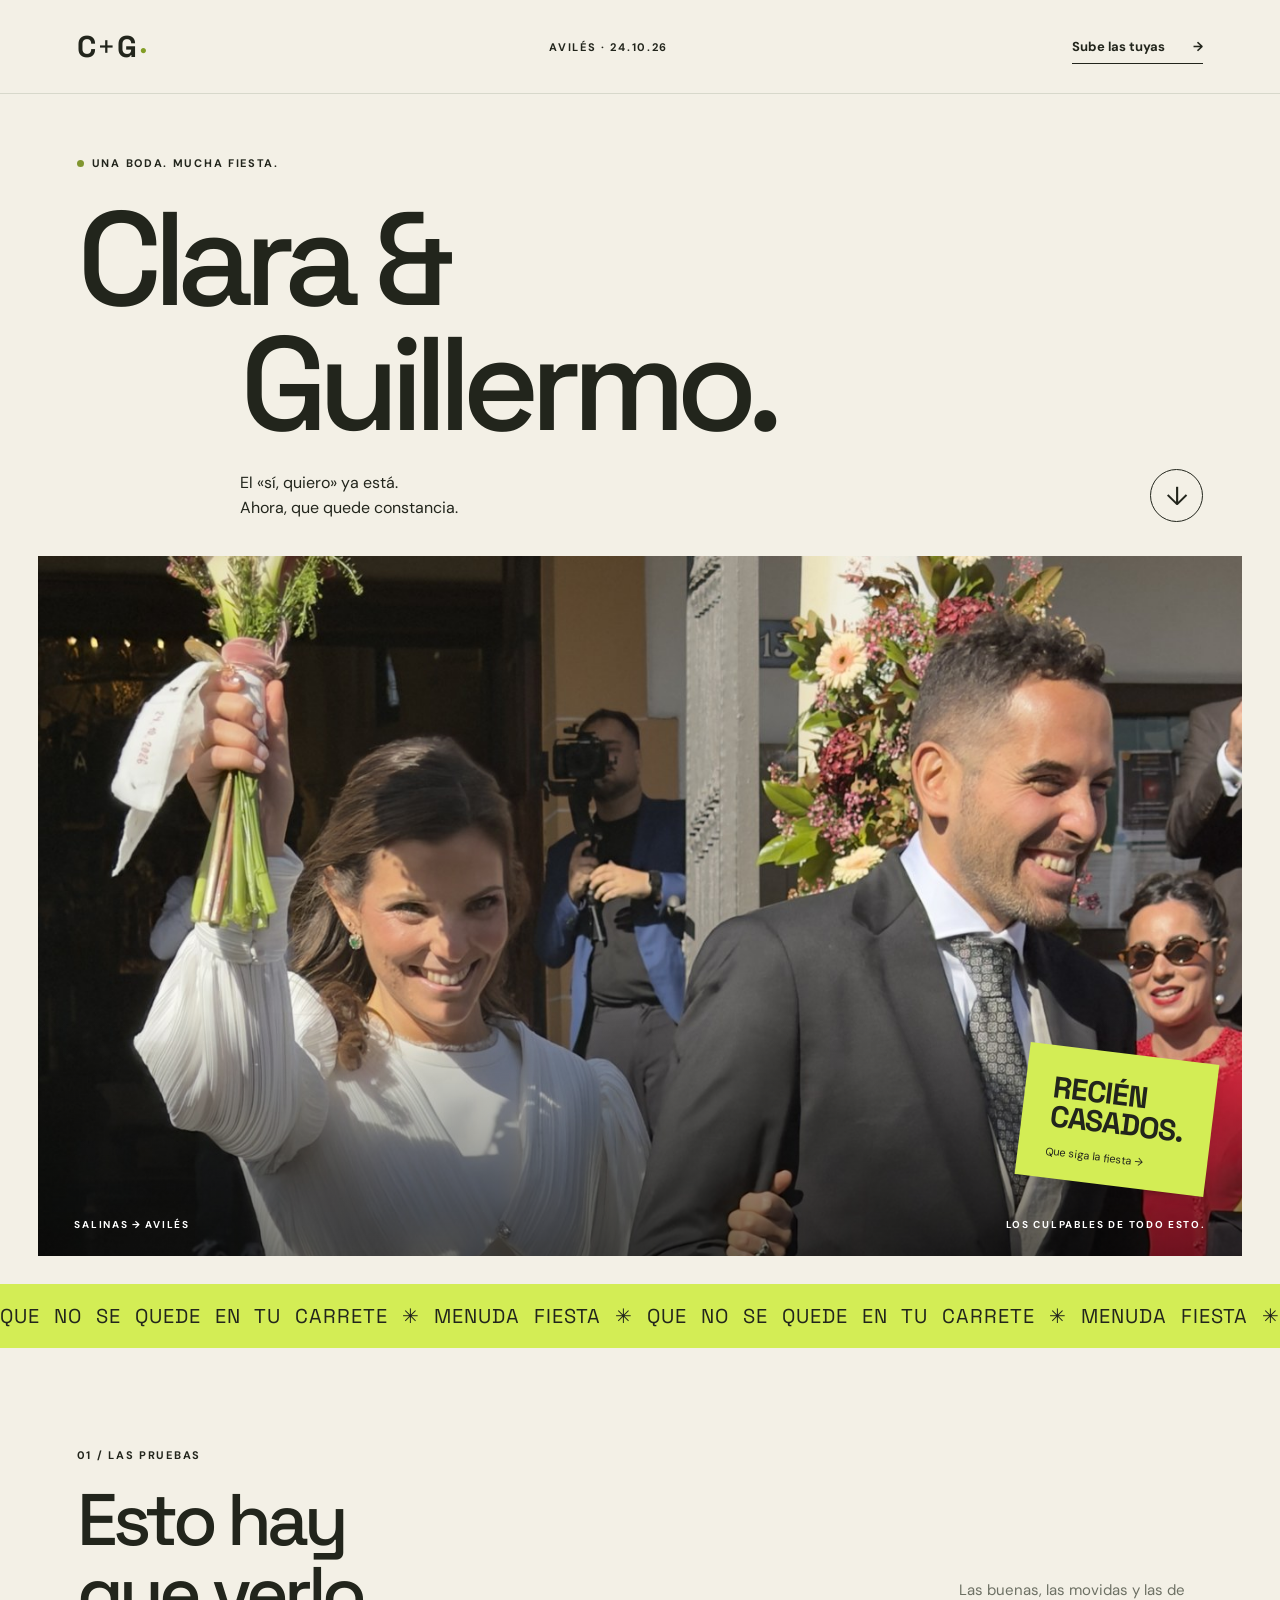
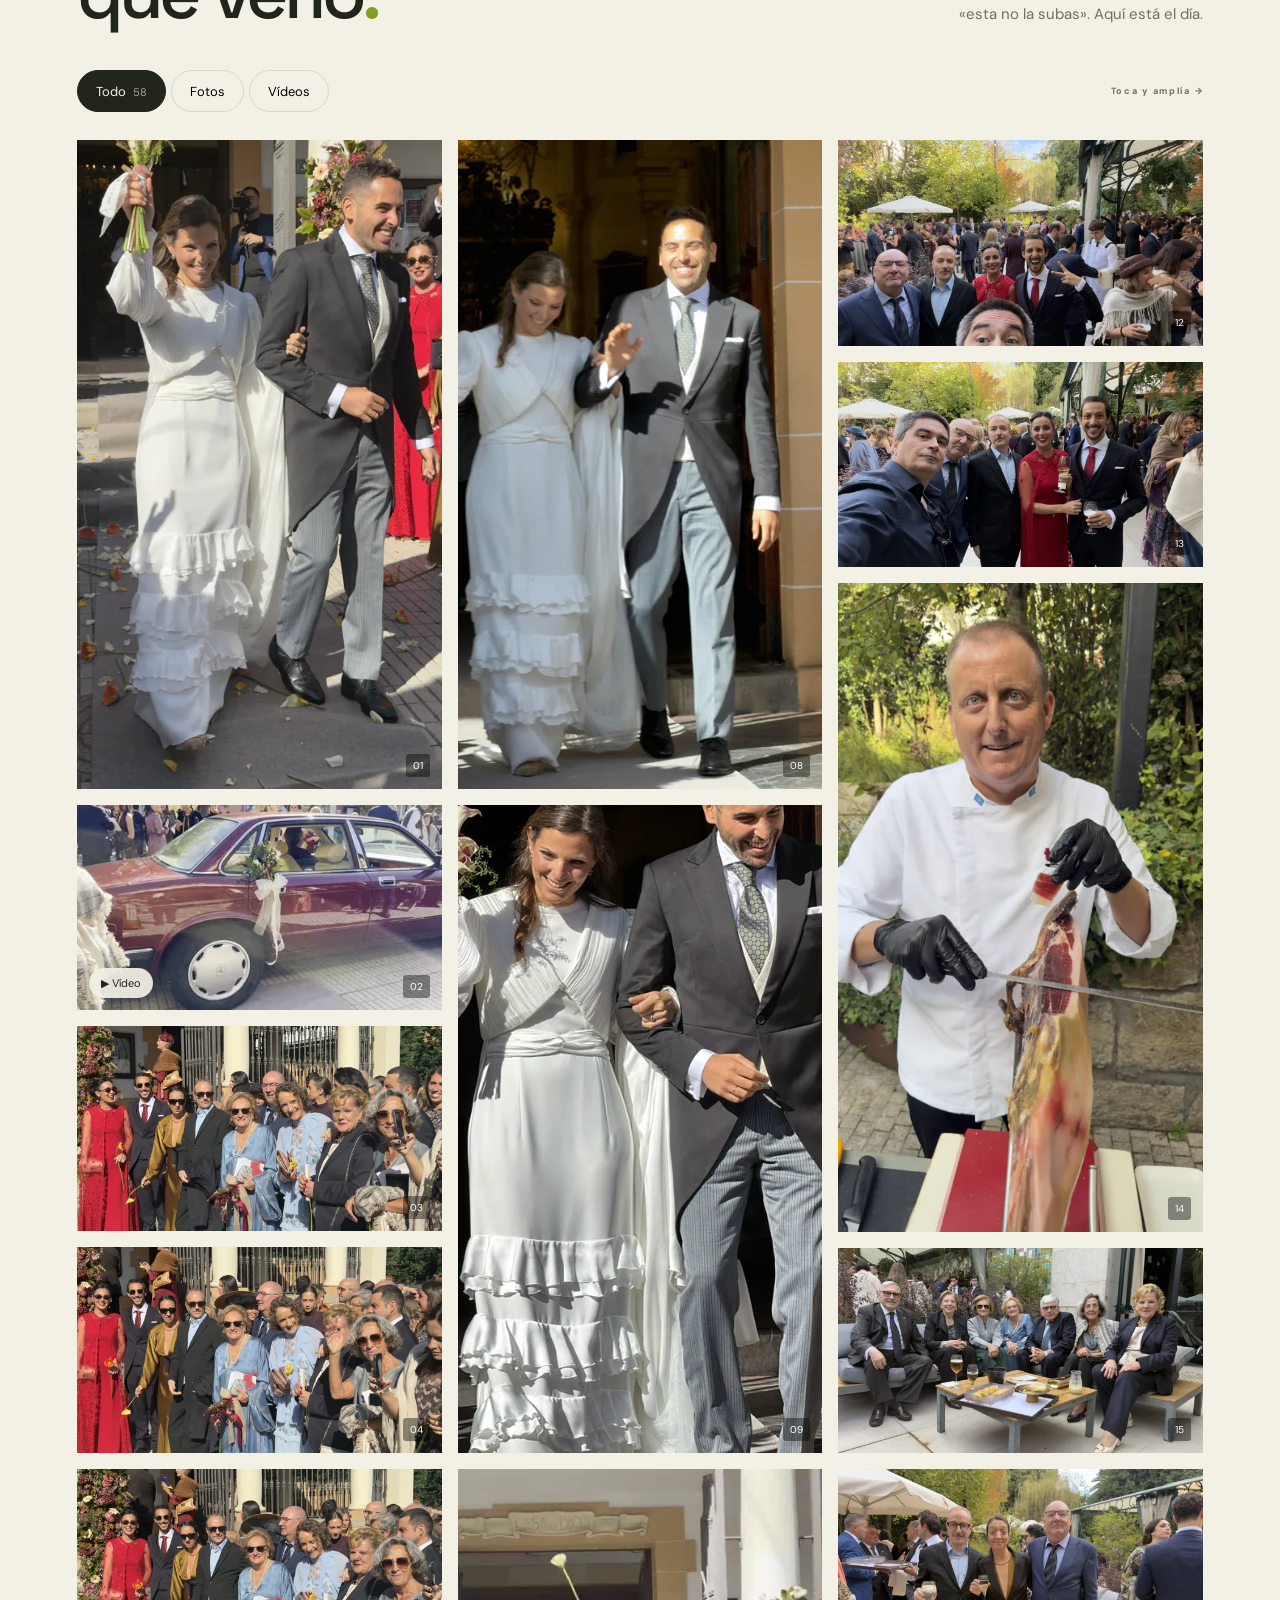
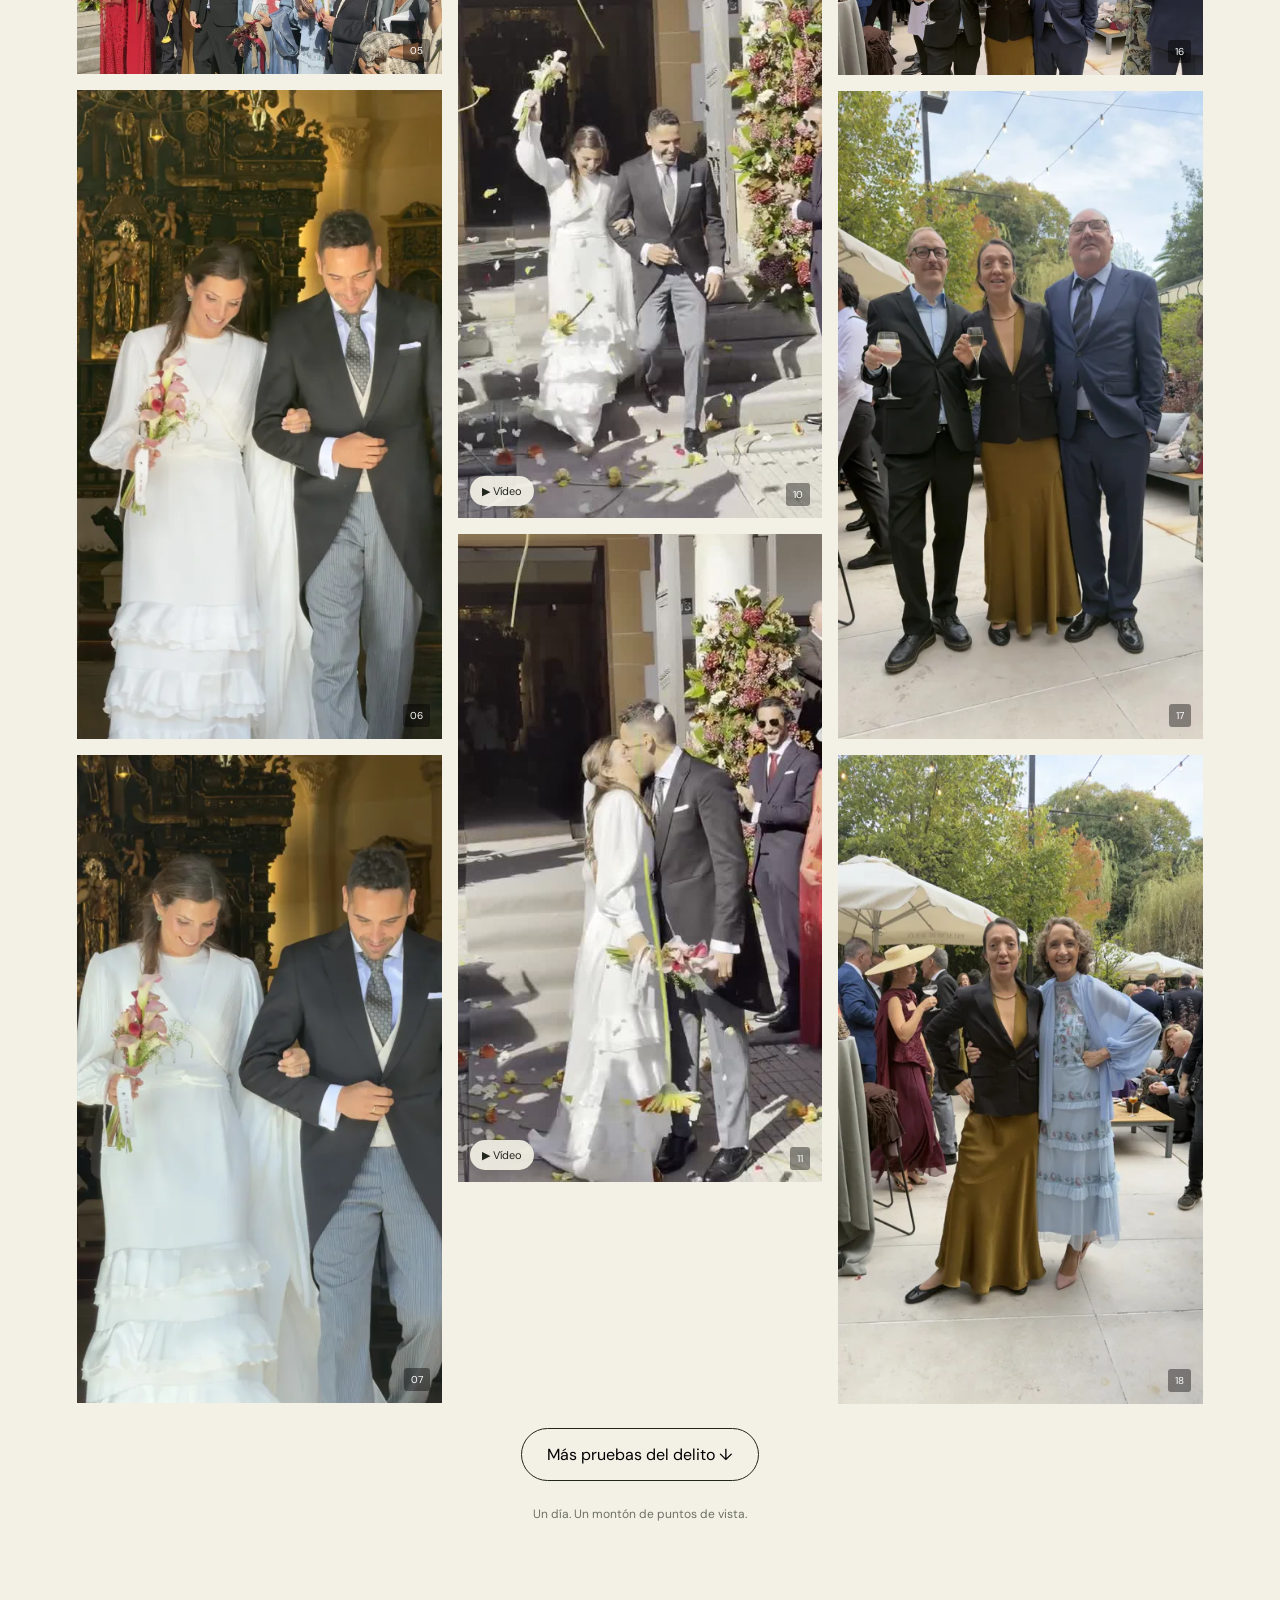
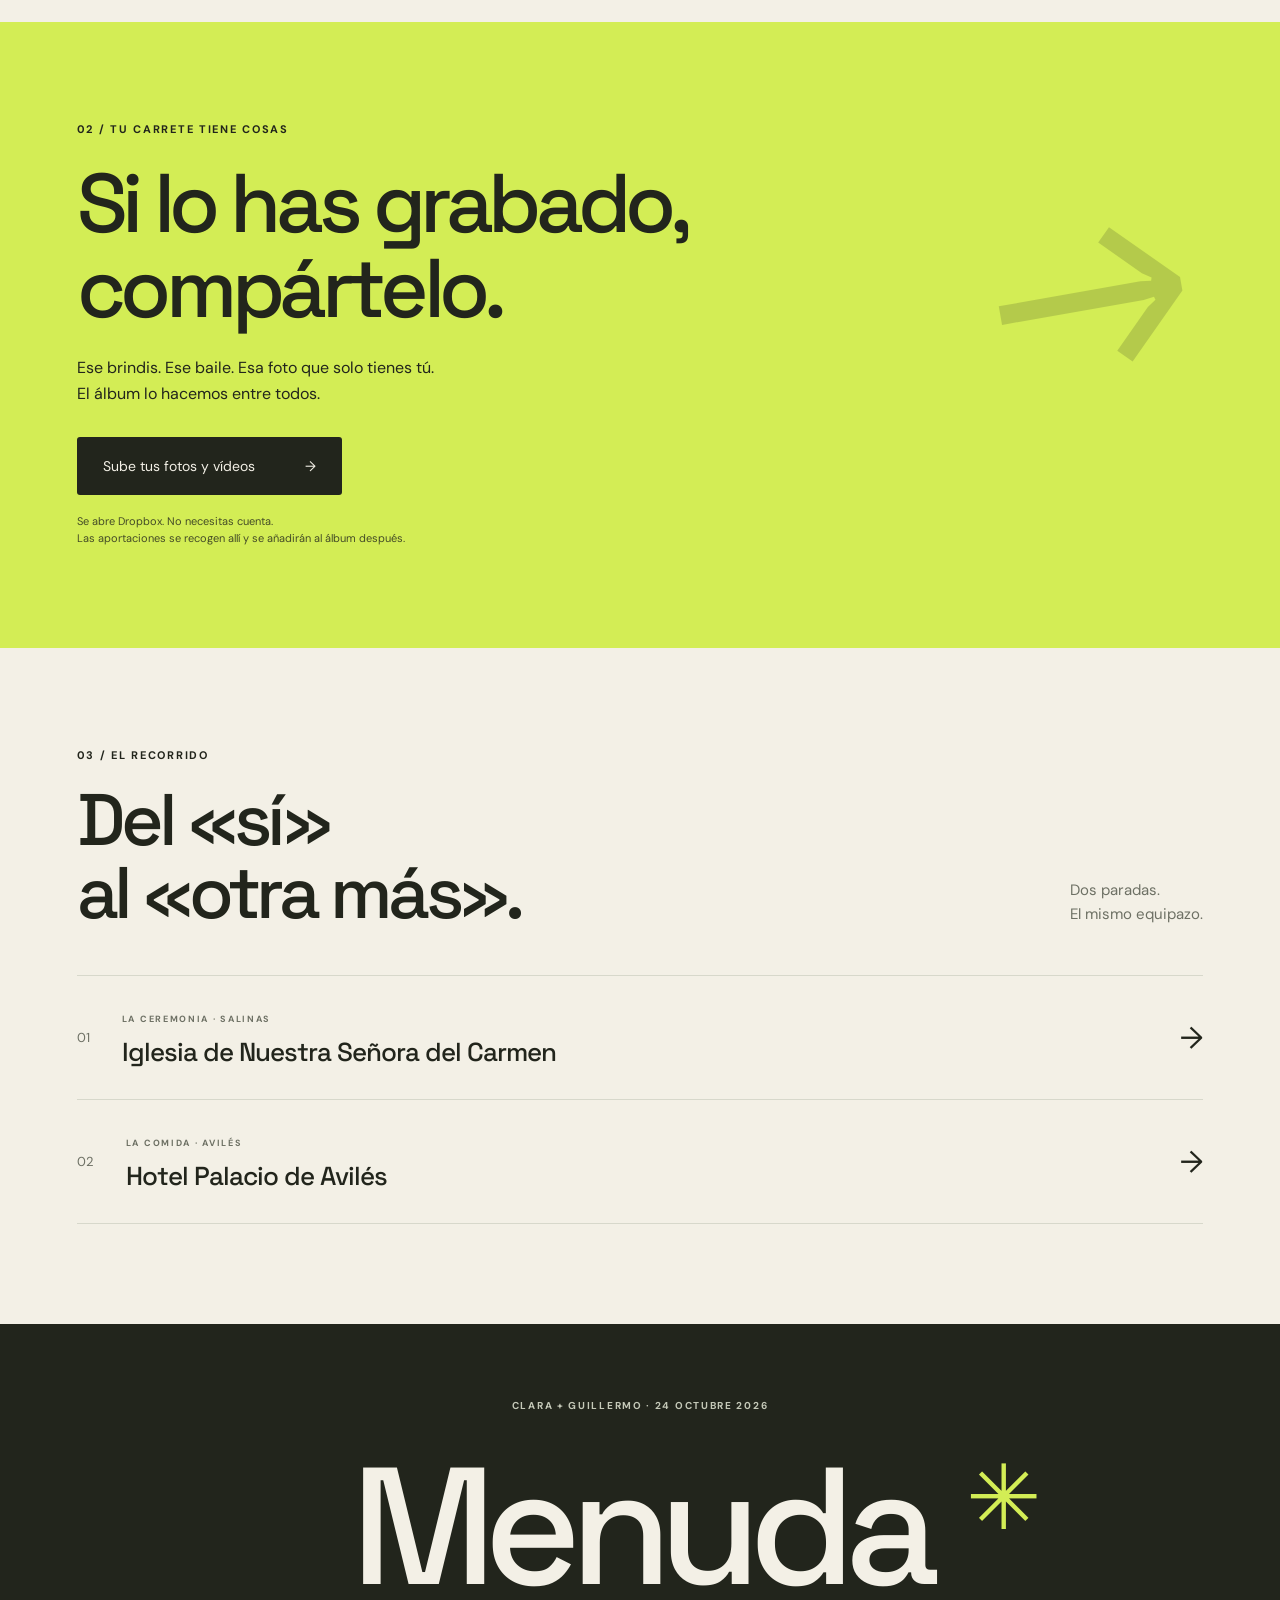
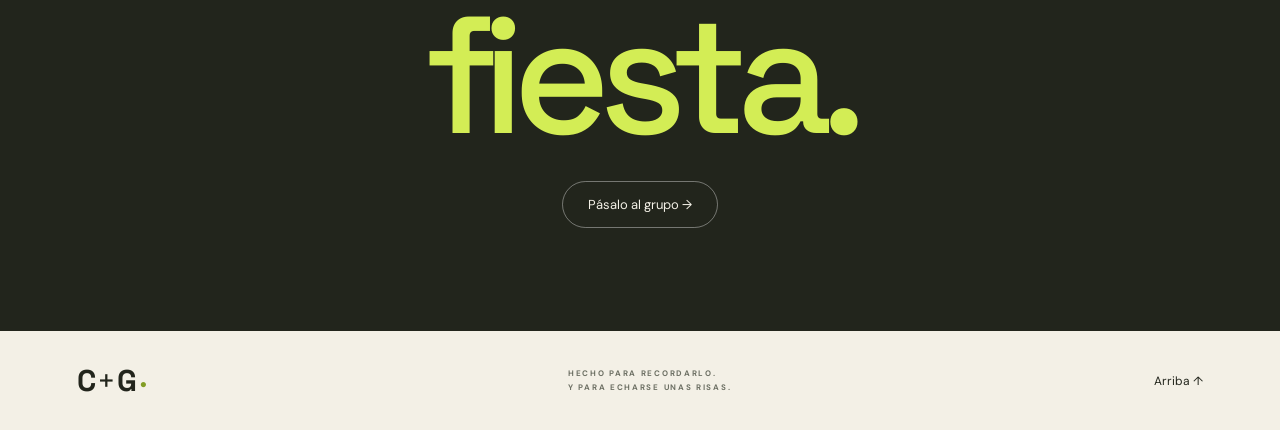
==== index.html @ 4dc6127d "Publicar web de Clara y Guillermo con fotos y vídeos" ====
<!doctype html>
<html lang="es"><head><meta charset="utf-8"><meta name="viewport" content="width=device-width,initial-scale=1"><meta name="theme-color" content="#f3f0e6"><title>Clara y Guillermo · Menuda fiesta</title><meta name="description" content="El álbum de una buena fiesta. Clara y Guillermo, Avilés, 24 de octubre de 2026. Fotos, vídeos y tus mejores pruebas."><link rel="stylesheet" href="style.css"></head>
<body>
<header class="top"><a class="brand" href="#" aria-label="Clara y Guillermo, inicio">C<span>+</span>G<span class="dot">●</span></a><span class="date">AVILÉS · 24.10.26</span><a class="top-upload" href="https://www.dropbox.com/request/bnt03200um6oesesigzk" target="_blank" rel="noopener">Sube las tuyas <span>→</span></a></header>
<main>
<section class="intro"><div class="eyebrow"><span class="live-dot"></span> UNA BODA. MUCHA FIESTA.</div><h1>Clara &amp;<br><span>Guillermo.</span></h1><div class="intro-bottom"><p>El «sí, quiero» ya está.<br>Ahora, que quede constancia.</p><a class="round-link" href="#album" aria-label="Ver el álbum">↓</a></div></section>
<section class="hero" aria-label="Los protagonistas"><img id="hero-image" src="assets/hero.jpg" alt="Clara y Guillermo a la salida de la iglesia" fetchpriority="high"><div class="hero-shade"></div><div class="sticker">RECIÉN<br>CASADOS.<span>Que siga la fiesta →</span></div><div class="hero-caption"><span>SALINAS → AVILÉS</span><span>LOS CULPABLES DE TODO ESTO.</span></div></section>
<div class="ticker" aria-hidden="true"><div>QUE NO SE QUEDE EN TU CARRETE ✳ MENUDa FIESTA ✳ QUE NO SE QUEDE EN TU CARRETE ✳ MENUDA FIESTA ✳ </div></div>
<section class="album section" id="album"><div class="section-heading"><div><div class="eyebrow">01 / LAS PRUEBAS</div><h2>Esto hay<br>que verlo<span class="green">.</span></h2></div><p>Las buenas, las movidas y las de<br>«esta no la subas». Aquí está el día.</p></div><div class="gallery-bar"><div class="filters" role="group" aria-label="Filtrar el álbum"><button class="active" data-filter="all" aria-pressed="true">Todo <span id="all-count"></span></button><button data-filter="photo" aria-pressed="false">Fotos</button><button data-filter="video" aria-pressed="false">Vídeos</button></div><span class="gallery-hint">Toca y amplía →</span></div><div id="gallery" class="gallery"></div><button id="load-more" class="load-more" hidden>Más pruebas del delito ↓</button><div class="album-foot">Un día. Un montón de puntos de vista.</div></section>
<section class="contribute section" id="subir"><div class="upload-symbol" aria-hidden="true">→</div><div class="eyebrow">02 / TU CARRETE TIENE COSAS</div><h2>Si lo has grabado,<br><em>compártelo.</em></h2><p>Ese brindis. Ese baile. Esa foto que solo tienes tú.<br>El álbum lo hacemos entre todos.</p><a class="button dark" href="https://www.dropbox.com/request/bnt03200um6oesesigzk" target="_blank" rel="noopener">Sube tus fotos y vídeos <span>→</span></a><p class="fine">Se abre Dropbox. No necesitas cuenta.<br>Las aportaciones se recogen allí y se añadirán al álbum después.</p></section>
<section class="places section"><div class="section-heading"><div><div class="eyebrow">03 / EL RECORRIDO</div><h2>Del «sí»<br>al «otra más».</h2></div><p>Dos paradas.<br>El mismo equipazo.</p></div><div class="place-list"><a href="https://www.google.com/maps/search/?api=1&query=Iglesia+Nuestra+Se%C3%B1ora+del+Carmen+Salinas+Asturias" target="_blank" rel="noopener"><span class="place-n">01</span><div><small>LA CEREMONIA · SALINAS</small><h3>Iglesia de Nuestra Señora del Carmen</h3></div><span class="place-arrow">→</span></a><a href="https://www.google.com/maps/search/?api=1&query=Hotel+Palacio+de+Avil%C3%A9s" target="_blank" rel="noopener"><span class="place-n">02</span><div><small>LA COMIDA · AVILÉS</small><h3>Hotel Palacio de Avilés</h3></div><span class="place-arrow">→</span></a></div></section>
<section class="end"><span class="eyebrow">CLARA + GUILLERMO · 24 OCTUBRE 2026</span><p>Menuda<br><em>fiesta.</em><span>✳</span></p><button id="share">Pásalo al grupo →</button><div id="share-status" role="status"></div></section>
</main><footer><a class="brand" href="#">C<span>+</span>G<span class="dot">●</span></a><span>HECHO PARA RECORDARLO.<br>Y PARA ECHARSE UNAS RISAS.</span><a href="#">Arriba ↑</a></footer>
<a class="mobile-upload" href="https://www.dropbox.com/request/bnt03200um6oesesigzk" target="_blank" rel="noopener">Sube las tuyas →</a>
<dialog id="lightbox" aria-label="Visor del álbum"><button class="close" aria-label="Cerrar visor">×</button><div class="viewer"></div><div class="viewer-bar"><button id="prev" aria-label="Anterior">←</button><span id="position"></span><a id="download" download target="_blank" rel="noopener" aria-label="Abrir archivo">Abrir archivo →</a><button id="next" aria-label="Siguiente">→</button></div></dialog>
<script src="media.js"></script><script src="app.js"></script>
</body></html>
---- style.css ----
@import url('https://fonts.googleapis.com/css2?family=DM+Sans:wght@400;500;600;700&family=Space+Grotesk:wght@400;500;600;700&display=swap');
:root{--paper:#f3f0e6;--ink:#22251c;--lime:#d3ed55;--muted:#6d7064;--line:#d7d8cb}*{box-sizing:border-box}html{scroll-behavior:smooth;scroll-padding-top:22px}body{margin:0;background:var(--paper);color:var(--ink);font-family:'DM Sans',sans-serif}button,a{-webkit-tap-highlight-color:transparent}a{color:inherit;text-decoration:none}button{font:inherit;cursor:pointer}button:focus-visible,a:focus-visible{outline:3px solid #607817;outline-offset:5px}::selection{background:var(--lime)}.top{height:94px;max-width:1440px;margin:auto;padding:0 6%;display:flex;align-items:center;justify-content:space-between;border-bottom:1px solid var(--line)}.brand{font-family:'Space Grotesk',sans-serif;font-size:30px;letter-spacing:-2px;font-weight:700}.brand>span:first-child{font-weight:400;padding:0 3px}.dot{font-size:12px;color:#829d24;margin-left:5px;vertical-align:middle}.date,.eyebrow,.hero-caption,.place-list small,.gallery-hint,footer>span{font-size:11px;font-weight:700;letter-spacing:1.7px}.top-upload{font-size:13px;font-weight:700;border-bottom:1px solid;padding:8px 0}.top-upload span{padding-left:25px}.intro{max-width:1440px;margin:auto;padding:62px 6% 34px}.eyebrow{display:flex;align-items:center;gap:8px}.live-dot{width:7px;height:7px;background:#819630;border-radius:50%}h1,h2,h3,p{margin:0}h1{font-family:'Space Grotesk',sans-serif;font-size:clamp(75px,10.4vw,150px);line-height:.94;letter-spacing:-.075em;margin:27px 0 22px;font-weight:500}h1>span{padding-left:14.5%}.intro-bottom{display:flex;justify-content:space-between;align-items:center;margin-left:14.5%}.intro-bottom p{font-size:16px;line-height:1.55}.round-link{display:grid;place-items:center;width:53px;height:53px;border-radius:50%;border:1px solid var(--ink);font-size:26px}.hero{height:min(700px,58vw);min-height:350px;position:relative;margin:0 3%;overflow:hidden;background:#d7d8cb}.hero>img{width:100%;height:100%;object-fit:cover;object-position:center 44%;display:block}.hero-shade{position:absolute;inset:65% 0 0;background:linear-gradient(transparent,#0008)}.sticker{position:absolute;top:30px;right:30px;background:var(--lime);color:var(--ink);padding:27px 28px 20px;font-family:'Space Grotesk',sans-serif;font-size:30px;font-weight:700;line-height:.98;letter-spacing:-1px;transform:rotate(7deg);box-shadow:0 4px 10px #0001}.sticker span{display:block;font:11px 'DM Sans',sans-serif;letter-spacing:0;margin-top:13px}.hero-caption{position:absolute;bottom:25px;left:3%;right:3%;display:flex;justify-content:space-between;color:white;font-size:10px}.ticker{background:var(--lime);overflow:hidden;padding:19px 0;margin-top:28px}.ticker>div{font-family:'Space Grotesk',sans-serif;white-space:nowrap;font-size:20px;word-spacing:8px;letter-spacing:1px;text-align:center;text-transform:uppercase}.section{max-width:1440px;margin:auto;padding:100px 6%}.section-heading{display:flex;justify-content:space-between;align-items:flex-end;gap:24px}.section-heading h2{margin-top:22px;font-family:'Space Grotesk',sans-serif;font-size:clamp(45px,5.7vw,82px);font-weight:500;letter-spacing:-.065em;line-height:1}.green{color:#829d24}.section-heading>p{font-size:15px;line-height:1.6;padding-bottom:4px;color:var(--muted)}.gallery-bar{display:flex;align-items:center;justify-content:space-between;margin:40px 0 28px}.filters{display:flex;gap:5px}.filters button{border:1px solid var(--line);background:transparent;padding:10px 18px;border-radius:30px;font-size:13px;min-height:42px}.filters button.active{background:var(--ink);color:var(--paper);border-color:var(--ink)}.filters span{opacity:.65;font-size:11px;margin-left:4px}.gallery-hint{color:var(--muted);font-size:9px}.gallery{columns:3;column-gap:16px}.media-card{position:relative;width:100%;padding:0;background:#e3e1d7;border:0;display:block;break-inside:avoid;margin:0 0 16px;overflow:hidden;text-align:left}.media-card img{display:block;width:100%;height:auto;min-height:100px;transition:transform .35s}.media-card:hover img{transform:scale(1.035)}.media-card .video-label{position:absolute;left:12px;bottom:12px;background:#f3f0e6ec;color:var(--ink);font-size:11px;border-radius:30px;padding:8px 12px}.media-card .media-index{position:absolute;right:12px;bottom:12px;background:#0006;color:white;font-size:10px;padding:5px 7px;border-radius:3px}.load-more{display:block;margin:24px auto 0;border:1px solid var(--ink);background:transparent;padding:15px 25px;border-radius:30px}.load-more[hidden]{display:none}.album-foot{text-align:center;font-size:12px;color:var(--muted);margin-top:25px}.contribute{background:var(--lime);position:relative;overflow:hidden;max-width:none;padding-left:max(6%,calc((100vw - 1267px)/2));padding-right:max(6%,calc((100vw - 1267px)/2))}.contribute h2{font-family:'Space Grotesk',sans-serif;font-weight:500;font-size:clamp(48px,6.5vw,94px);letter-spacing:-.065em;line-height:1.02;margin:25px 0}.contribute h2 em{font-style:normal}.contribute>p{font-size:16px;line-height:1.6;position:relative}.button{display:inline-flex;gap:50px;justify-content:space-between;align-items:center;padding:20px 26px;margin:30px 0 18px;font-size:14px;border-radius:3px}.dark{background:var(--ink);color:var(--paper)}.contribute .fine{font-size:11px;opacity:.8;max-width:360px}.upload-symbol{position:absolute;right:7%;top:20%;font:260px 'Space Grotesk',sans-serif;opacity:.17;line-height:1;transform:rotate(-10deg)}.place-list{margin-top:45px}.place-list>a{display:flex;align-items:center;gap:32px;border-top:1px solid var(--line);padding:30px 0}.place-list>a:last-child{border-bottom:1px solid var(--line)}.place-n{font-size:13px;color:var(--muted)}.place-list small{font-size:9px;color:var(--muted)}.place-list h3{font-family:'Space Grotesk',sans-serif;font-size:26px;font-weight:500;letter-spacing:-1px;margin-top:8px}.place-arrow{margin-left:auto;font-size:30px}.end{background:var(--ink);color:var(--paper);padding:75px 6%;text-align:center}.end .eyebrow{display:block;font-size:10px;color:#c5c9b8}.end>p{font-family:'Space Grotesk',sans-serif;font-size:clamp(85px,13vw,185px);font-weight:500;letter-spacing:-.07em;line-height:.9;margin:40px auto 30px;position:relative;width:max-content}.end em{font-style:normal;color:var(--lime)}.end>p>span{position:absolute;font-size:90px;color:var(--lime);right:-100px;top:5px}.end>button{border:1px solid #ffffff60;background:transparent;color:var(--paper);border-radius:30px;padding:14px 25px;font-size:13px}.end #share-status{min-height:18px;font-size:12px;margin-top:10px}footer{padding:30px 6%;display:flex;align-items:center;justify-content:space-between;gap:20px}footer>span{font-size:8px;line-height:1.7;color:var(--muted)}footer>a:last-child{font-size:12px}.mobile-upload{display:none}dialog{border:0;background:#15170ff5;color:white;padding:55px 20px 20px;width:100vw;height:100dvh;max-width:none;max-height:none;margin:0}dialog::backdrop{background:#15170f}.close{position:absolute;top:8px;right:15px;border:0;background:transparent;color:white;font-size:40px;width:46px;height:46px}.viewer{height:calc(100% - 65px);display:flex;align-items:center;justify-content:center}.viewer img,.viewer video{max-height:100%;max-width:100%;object-fit:contain}.viewer-bar{height:65px;display:flex;align-items:center;justify-content:center;gap:30px;font-size:12px}.viewer-bar button{font-size:25px;border:0;background:transparent;color:white;width:44px;height:44px}#download{font-size:11px;color:var(--lime)}body.modal-open{overflow:hidden}@media(min-width:1600px){.hero{max-width:1440px;margin:auto}}@media(max-width:700px){.top{height:72px;padding:0 6%}.brand{font-size:26px}.date{font-size:9px;letter-spacing:1px}.top-upload{font-size:11px}.top-upload span{padding-left:8px}.intro{padding-top:38px;padding-bottom:28px}.eyebrow{font-size:9px;letter-spacing:1.25px}h1{font-size:clamp(64px,13.4vw,94px);margin:25px 0;letter-spacing:-.075em}h1>span{padding-left:0}.intro-bottom{margin-left:0}.intro-bottom p{font-size:13px}.round-link{width:43px;height:43px;font-size:23px}.hero{height:530px;height:124vw;max-height:620px;min-height:380px;margin:0 4%}.hero>img{object-position:center center}.sticker{top:22px;right:20px;font-size:22px;padding:19px 18px 15px}.sticker span{font-size:9px;margin-top:10px}.hero-caption{bottom:18px;left:5%;right:5%;font-size:8px;letter-spacing:.7px}.hero-caption span:last-child{max-width:140px;text-align:right}.ticker{margin-top:20px;padding:14px 0}.ticker>div{font-size:14px}.section{padding:60px 6%}.section-heading{display:block}.section-heading h2{font-size:55px;margin-top:18px}.section-heading>p{font-size:13px;margin-top:20px}.section-heading>p br{display:none}.gallery-bar{margin:25px 0 18px}.filters button{padding:9px 15px;font-size:12px}.gallery-hint{display:none}.gallery{columns:2;column-gap:10px}.media-card{margin-bottom:10px}.media-card .video-label{left:7px;bottom:8px;font-size:9px;padding:6px 8px}.media-card .media-index{right:6px;bottom:8px;font-size:8px}.album-foot{font-size:11px}.contribute h2{font-size:clamp(44px,10.5vw,65px);margin:24px 0}.contribute>p{font-size:13px}.contribute .fine{font-size:10px;max-width:290px}.upload-symbol{font-size:170px;top:10%;right:-20px}.button{padding:18px 20px;margin-top:25px;font-size:13px;gap:30px}.place-list{margin-top:30px}.place-list>a{gap:18px;padding:24px 0}.place-list small{font-size:8px;letter-spacing:.8px}.place-list h3{font-size:20px;letter-spacing:-.5px;line-height:1.25;max-width:250px}.place-arrow{font-size:25px}.place-n{font-size:11px}.end{padding:58px 6% 42px}.end .eyebrow{font-size:8px;letter-spacing:1px}.end>p{font-size:110px;margin:32px auto}.end>p>span{font-size:45px;right:-28px;top:-7px}footer{padding:25px 6% 100px}footer>span{font-size:6px;letter-spacing:.8px}footer>a:last-child{font-size:11px}.mobile-upload{position:fixed;z-index:5;bottom:max(16px,env(safe-area-inset-bottom));left:50%;transform:translateX(-50%);display:block;background:var(--ink);color:var(--lime);padding:15px 24px;border:1px solid #ffffff40;border-radius:30px;font-size:13px;box-shadow:0 3px 20px #0003;white-space:nowrap}.viewer-bar{gap:14px}dialog{padding-left:8px;padding-right:8px}}@media(prefers-reduced-motion:reduce){html{scroll-behavior:auto}.media-card img{transition:none}}
.hero>img{object-position:center top}.sticker{top:auto;bottom:70px}@media(max-width:700px){.hero>img{object-position:center top}.sticker{top:auto;bottom:65px}}
.end{overflow:hidden}
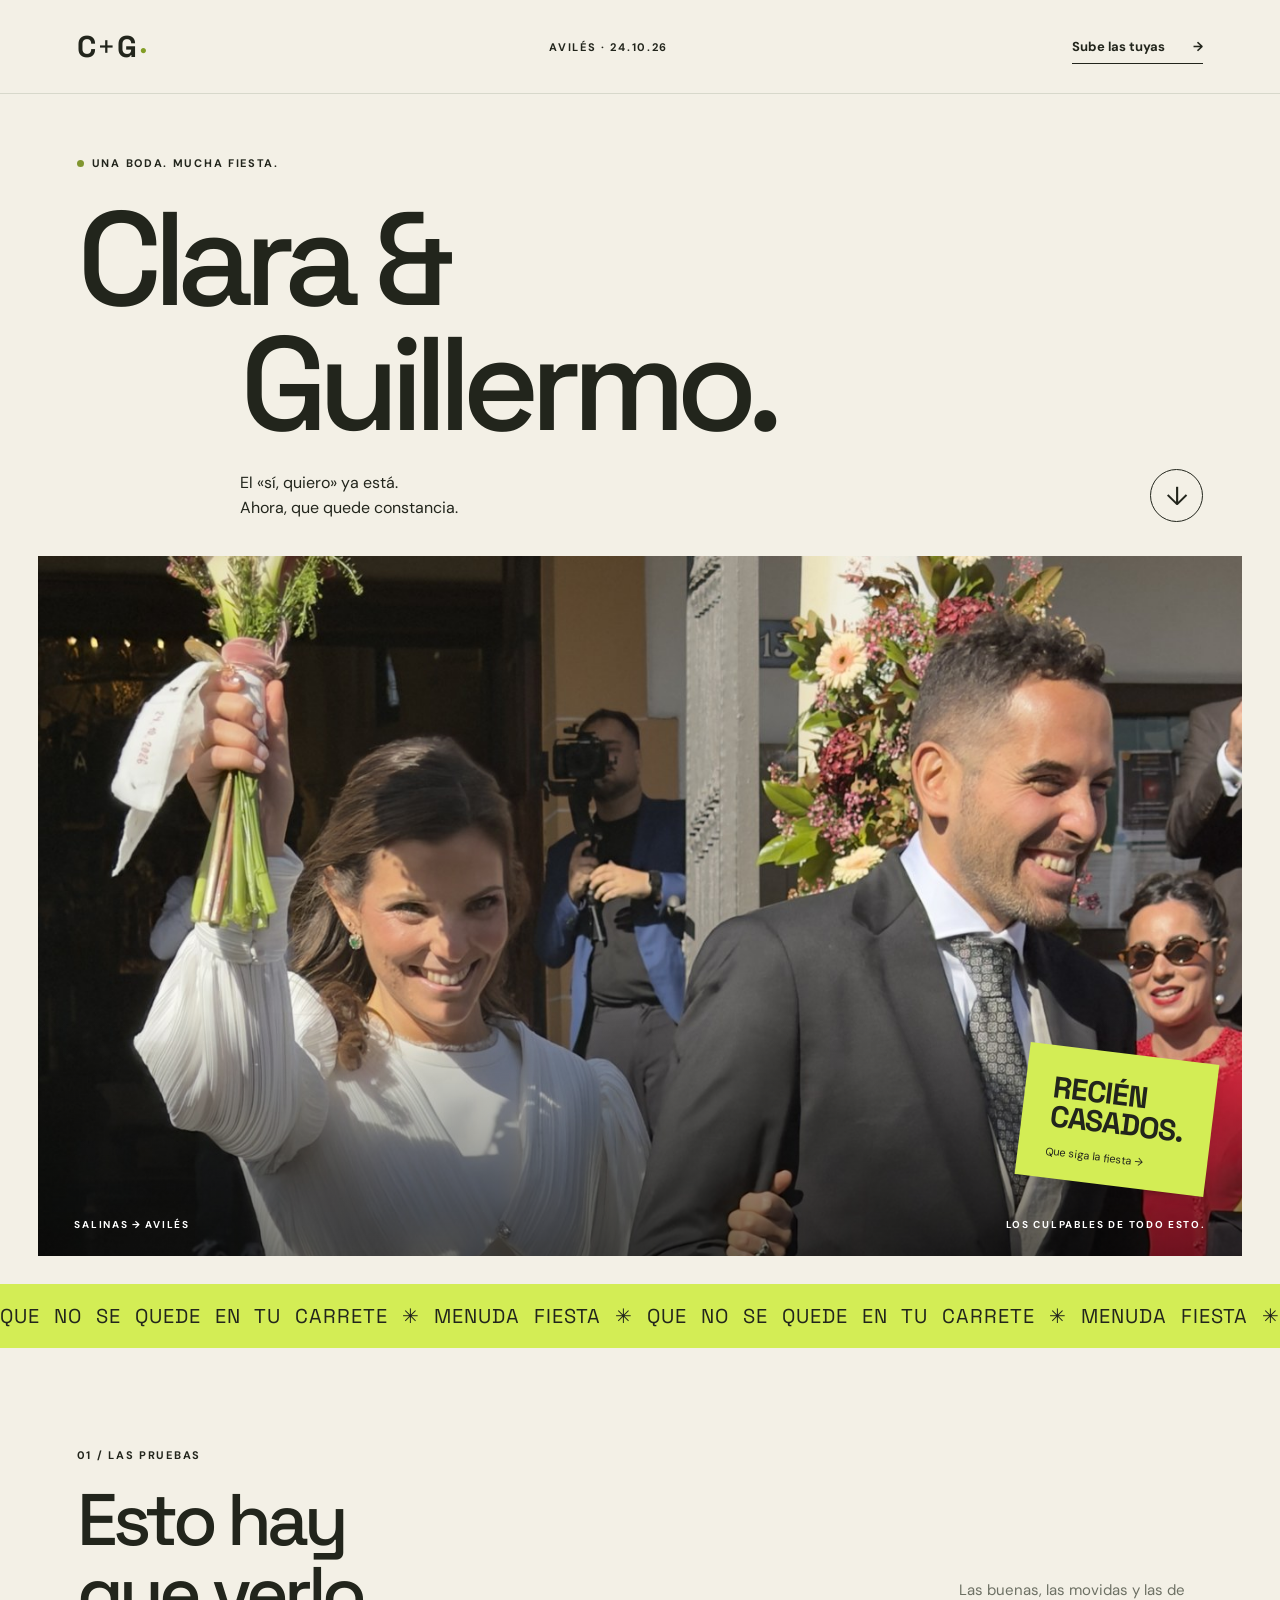
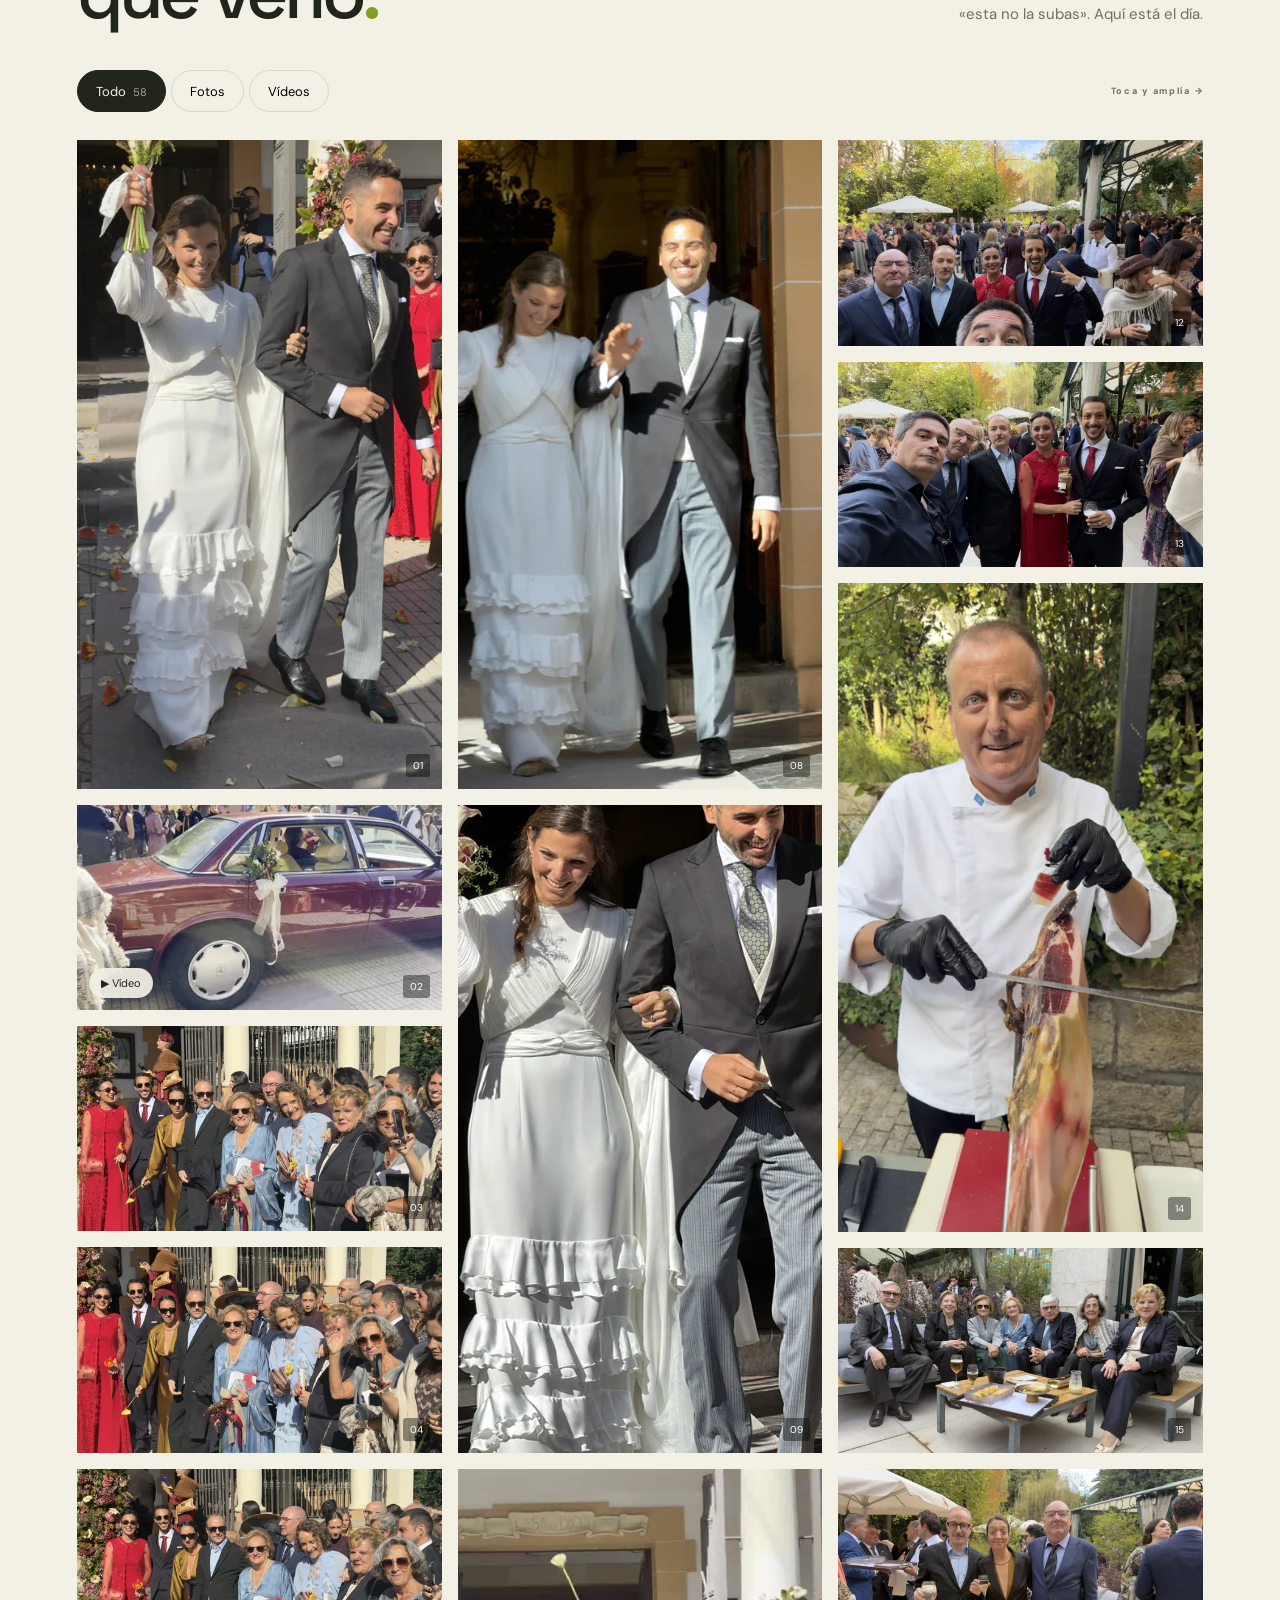
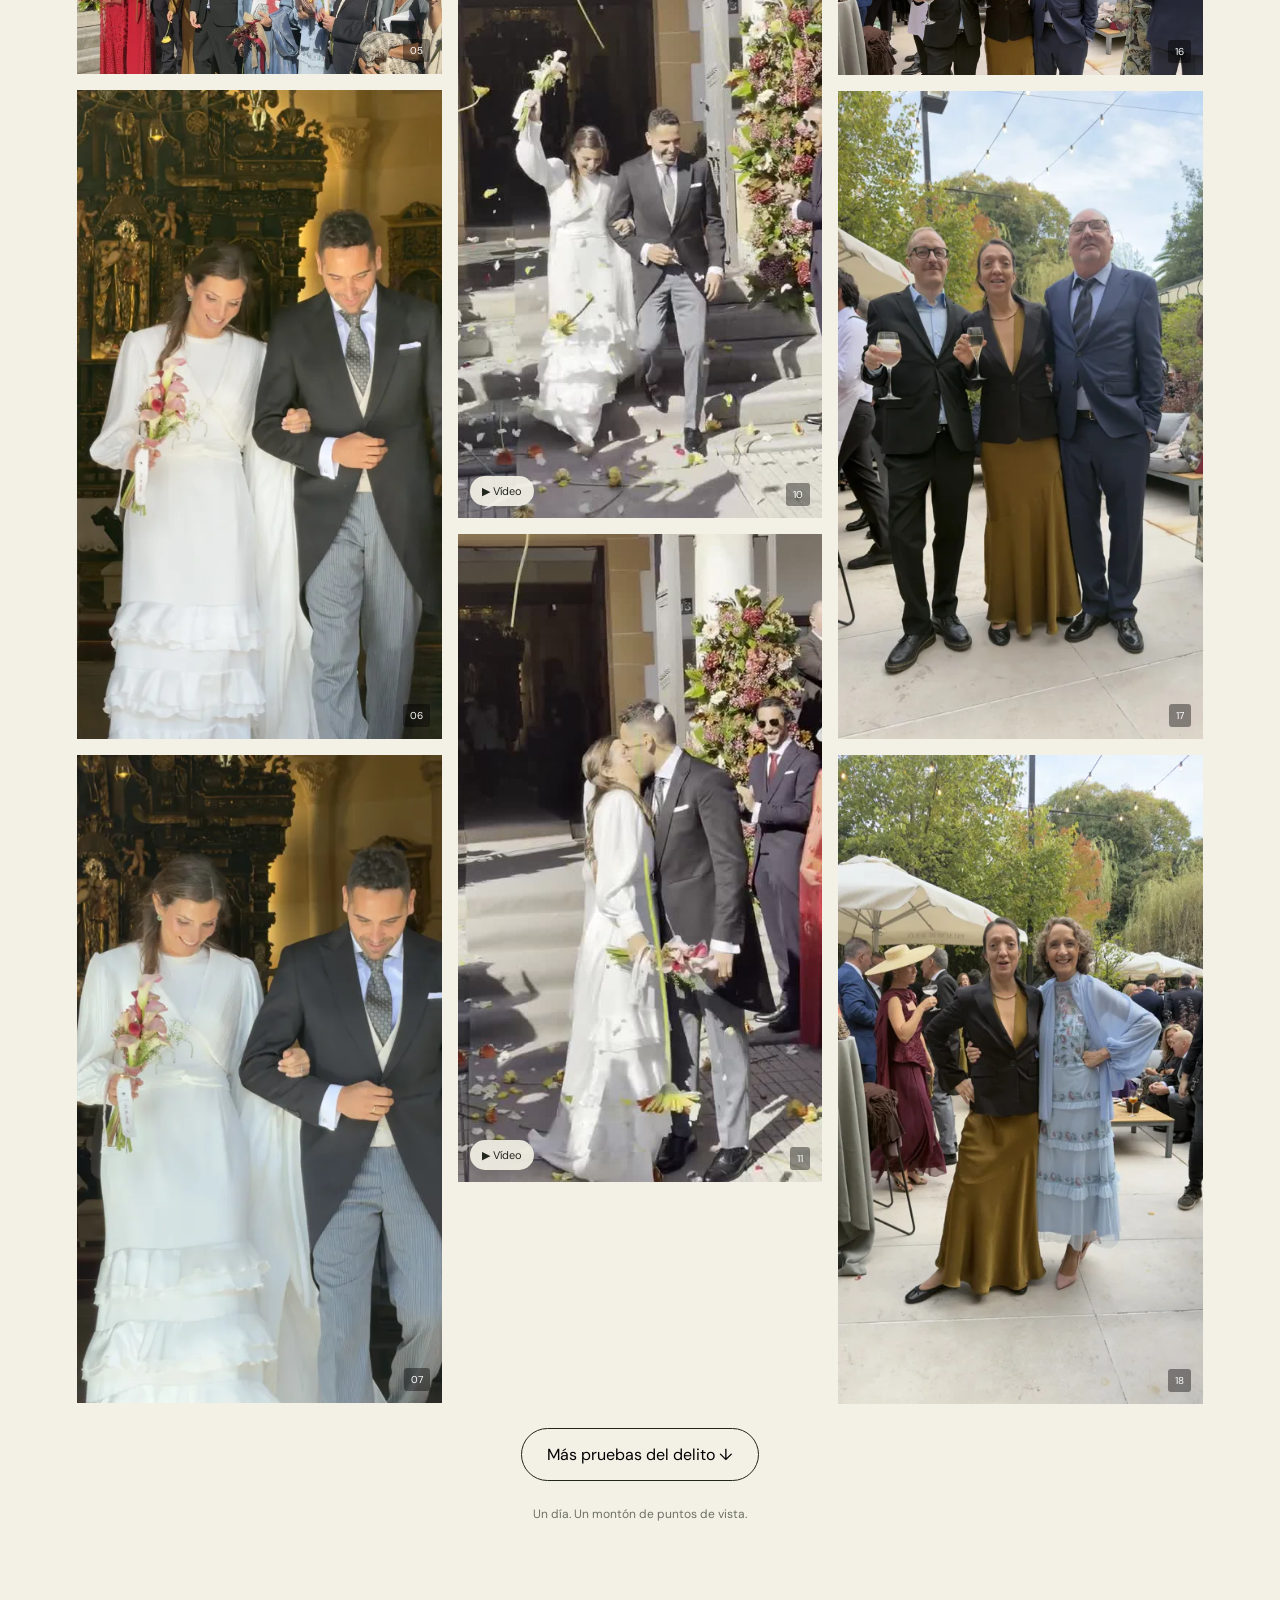
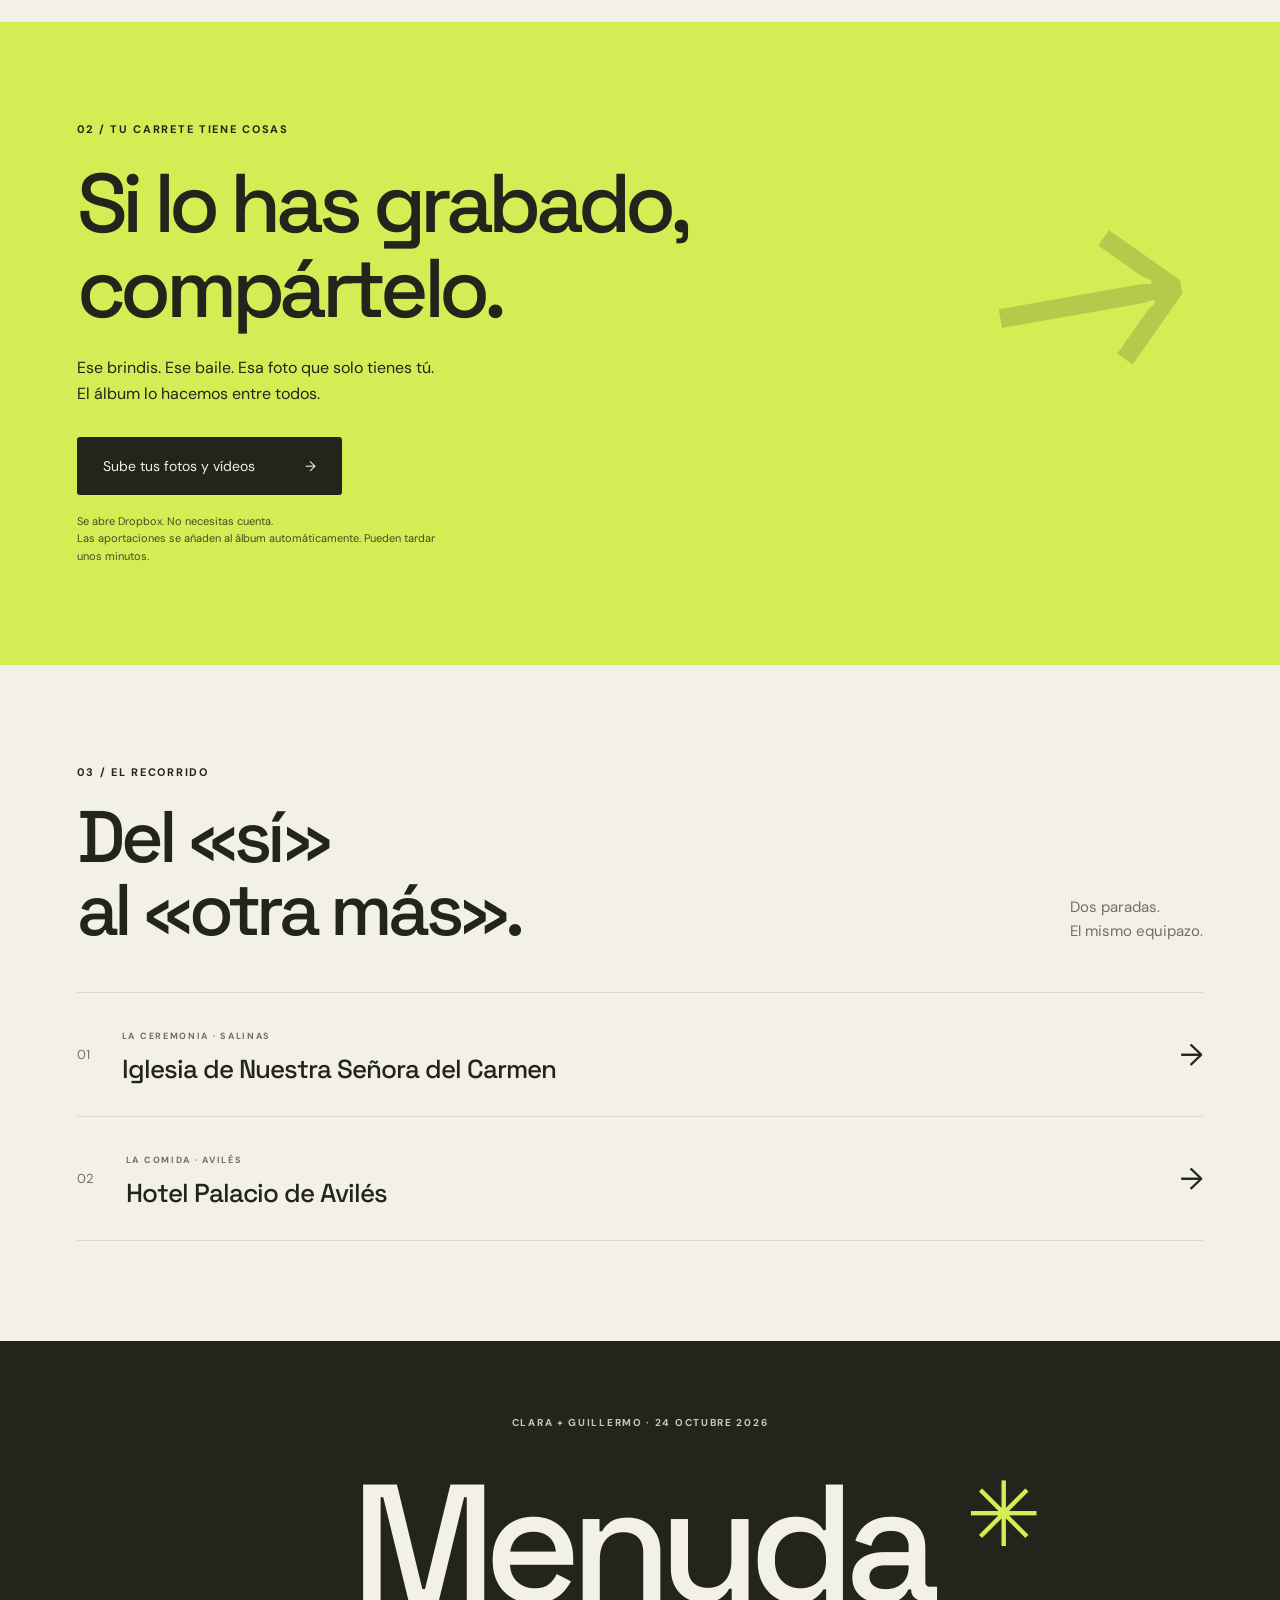
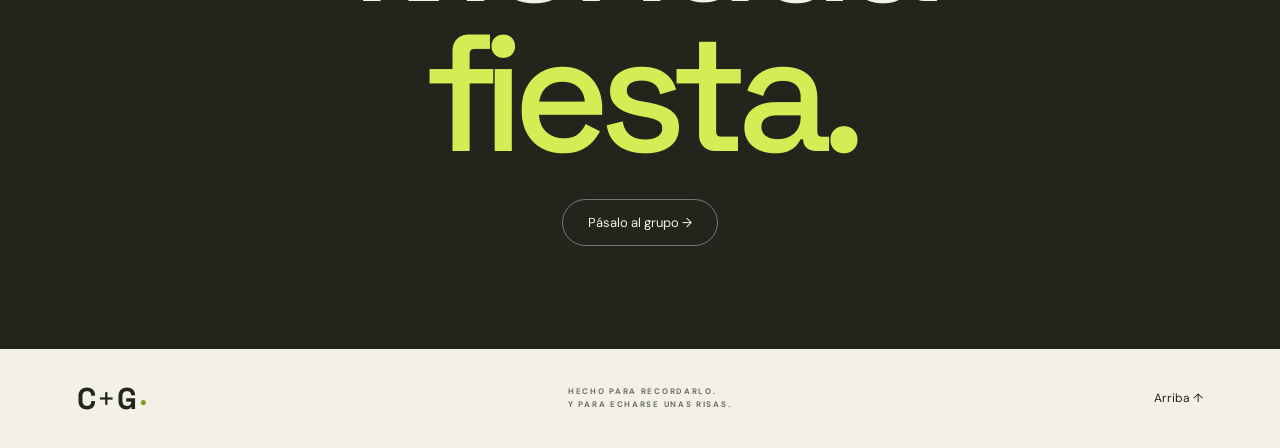
==== commit 40756148: "Sincronizar nuevas aportaciones de Dropbox con la galería" ====
--- a/index.html
+++ b/index.html
@@ -7,7 +7,7 @@
 <section class="hero" aria-label="Los protagonistas"><img id="hero-image" src="assets/hero.jpg" alt="Clara y Guillermo a la salida de la iglesia" fetchpriority="high"><div class="hero-shade"></div><div class="sticker">RECIÉN<br>CASADOS.<span>Que siga la fiesta →</span></div><div class="hero-caption"><span>SALINAS → AVILÉS</span><span>LOS CULPABLES DE TODO ESTO.</span></div></section>
 <div class="ticker" aria-hidden="true"><div>QUE NO SE QUEDE EN TU CARRETE ✳ MENUDa FIESTA ✳ QUE NO SE QUEDE EN TU CARRETE ✳ MENUDA FIESTA ✳ </div></div>
 <section class="album section" id="album"><div class="section-heading"><div><div class="eyebrow">01 / LAS PRUEBAS</div><h2>Esto hay<br>que verlo<span class="green">.</span></h2></div><p>Las buenas, las movidas y las de<br>«esta no la subas». Aquí está el día.</p></div><div class="gallery-bar"><div class="filters" role="group" aria-label="Filtrar el álbum"><button class="active" data-filter="all" aria-pressed="true">Todo <span id="all-count"></span></button><button data-filter="photo" aria-pressed="false">Fotos</button><button data-filter="video" aria-pressed="false">Vídeos</button></div><span class="gallery-hint">Toca y amplía →</span></div><div id="gallery" class="gallery"></div><button id="load-more" class="load-more" hidden>Más pruebas del delito ↓</button><div class="album-foot">Un día. Un montón de puntos de vista.</div></section>
-<section class="contribute section" id="subir"><div class="upload-symbol" aria-hidden="true">→</div><div class="eyebrow">02 / TU CARRETE TIENE COSAS</div><h2>Si lo has grabado,<br><em>compártelo.</em></h2><p>Ese brindis. Ese baile. Esa foto que solo tienes tú.<br>El álbum lo hacemos entre todos.</p><a class="button dark" href="https://www.dropbox.com/request/bnt03200um6oesesigzk" target="_blank" rel="noopener">Sube tus fotos y vídeos <span>→</span></a><p class="fine">Se abre Dropbox. No necesitas cuenta.<br>Las aportaciones se recogen allí y se añadirán al álbum después.</p></section>
+<section class="contribute section" id="subir"><div class="upload-symbol" aria-hidden="true">→</div><div class="eyebrow">02 / TU CARRETE TIENE COSAS</div><h2>Si lo has grabado,<br><em>compártelo.</em></h2><p>Ese brindis. Ese baile. Esa foto que solo tienes tú.<br>El álbum lo hacemos entre todos.</p><a class="button dark" href="https://www.dropbox.com/request/bnt03200um6oesesigzk" target="_blank" rel="noopener">Sube tus fotos y vídeos <span>→</span></a><p class="fine">Se abre Dropbox. No necesitas cuenta.<br>Las aportaciones se añaden al álbum automáticamente. Pueden tardar unos minutos.</p></section>
 <section class="places section"><div class="section-heading"><div><div class="eyebrow">03 / EL RECORRIDO</div><h2>Del «sí»<br>al «otra más».</h2></div><p>Dos paradas.<br>El mismo equipazo.</p></div><div class="place-list"><a href="https://www.google.com/maps/search/?api=1&query=Iglesia+Nuestra+Se%C3%B1ora+del+Carmen+Salinas+Asturias" target="_blank" rel="noopener"><span class="place-n">01</span><div><small>LA CEREMONIA · SALINAS</small><h3>Iglesia de Nuestra Señora del Carmen</h3></div><span class="place-arrow">→</span></a><a href="https://www.google.com/maps/search/?api=1&query=Hotel+Palacio+de+Avil%C3%A9s" target="_blank" rel="noopener"><span class="place-n">02</span><div><small>LA COMIDA · AVILÉS</small><h3>Hotel Palacio de Avilés</h3></div><span class="place-arrow">→</span></a></div></section>
 <section class="end"><span class="eyebrow">CLARA + GUILLERMO · 24 OCTUBRE 2026</span><p>Menuda<br><em>fiesta.</em><span>✳</span></p><button id="share">Pásalo al grupo →</button><div id="share-status" role="status"></div></section>
 </main><footer><a class="brand" href="#">C<span>+</span>G<span class="dot">●</span></a><span>HECHO PARA RECORDARLO.<br>Y PARA ECHARSE UNAS RISAS.</span><a href="#">Arriba ↑</a></footer>
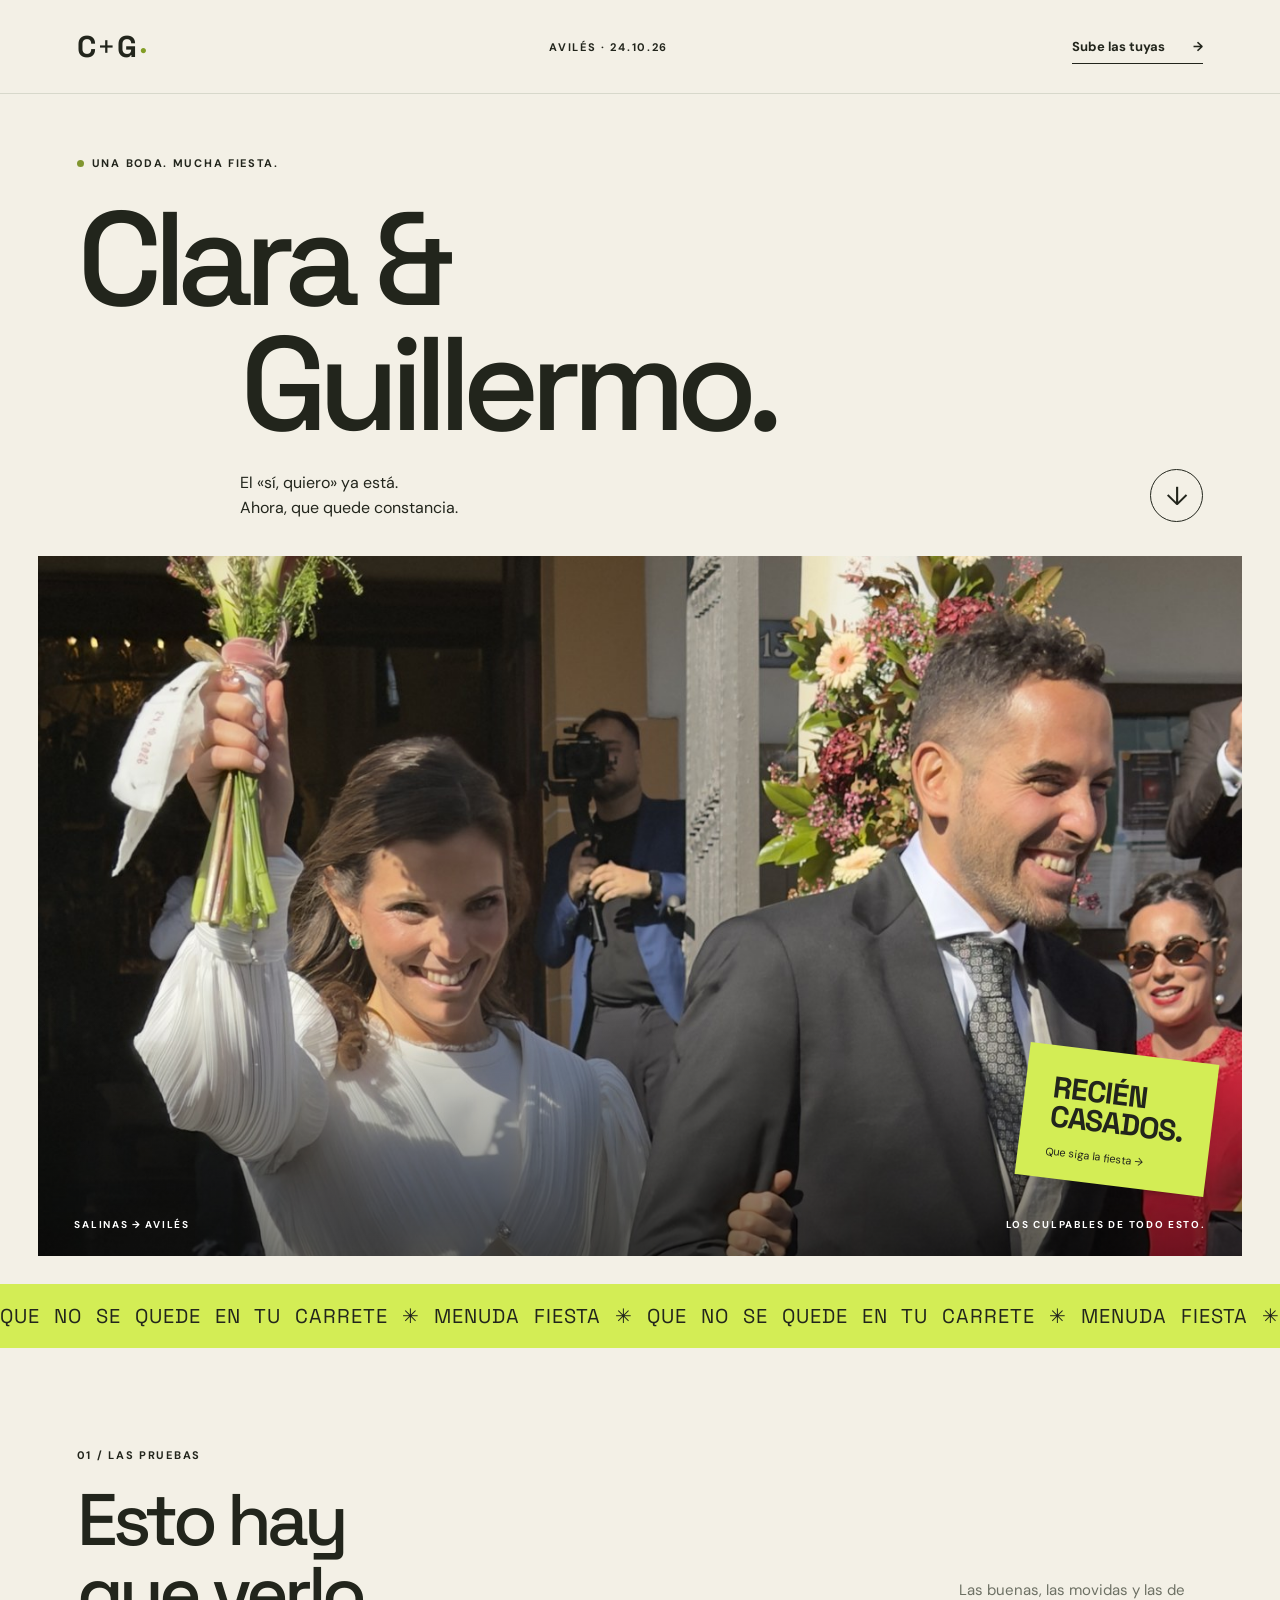
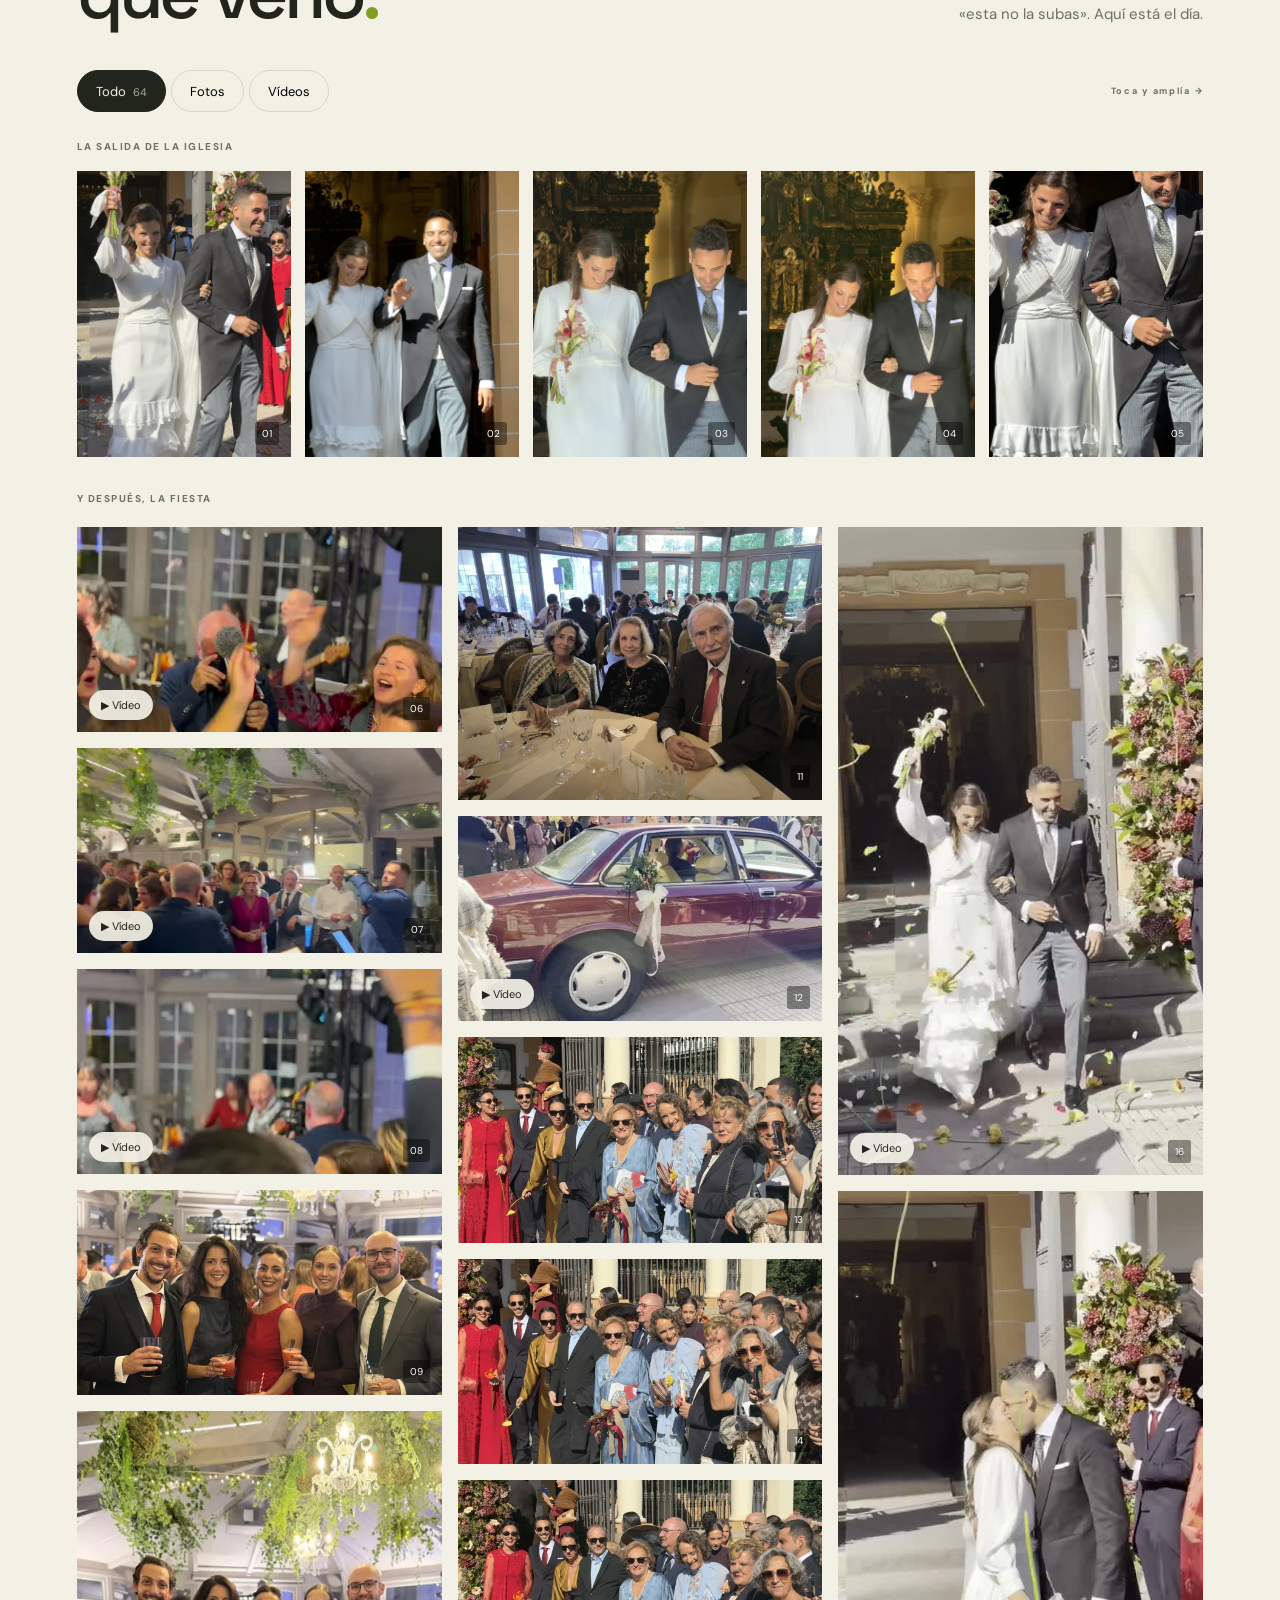
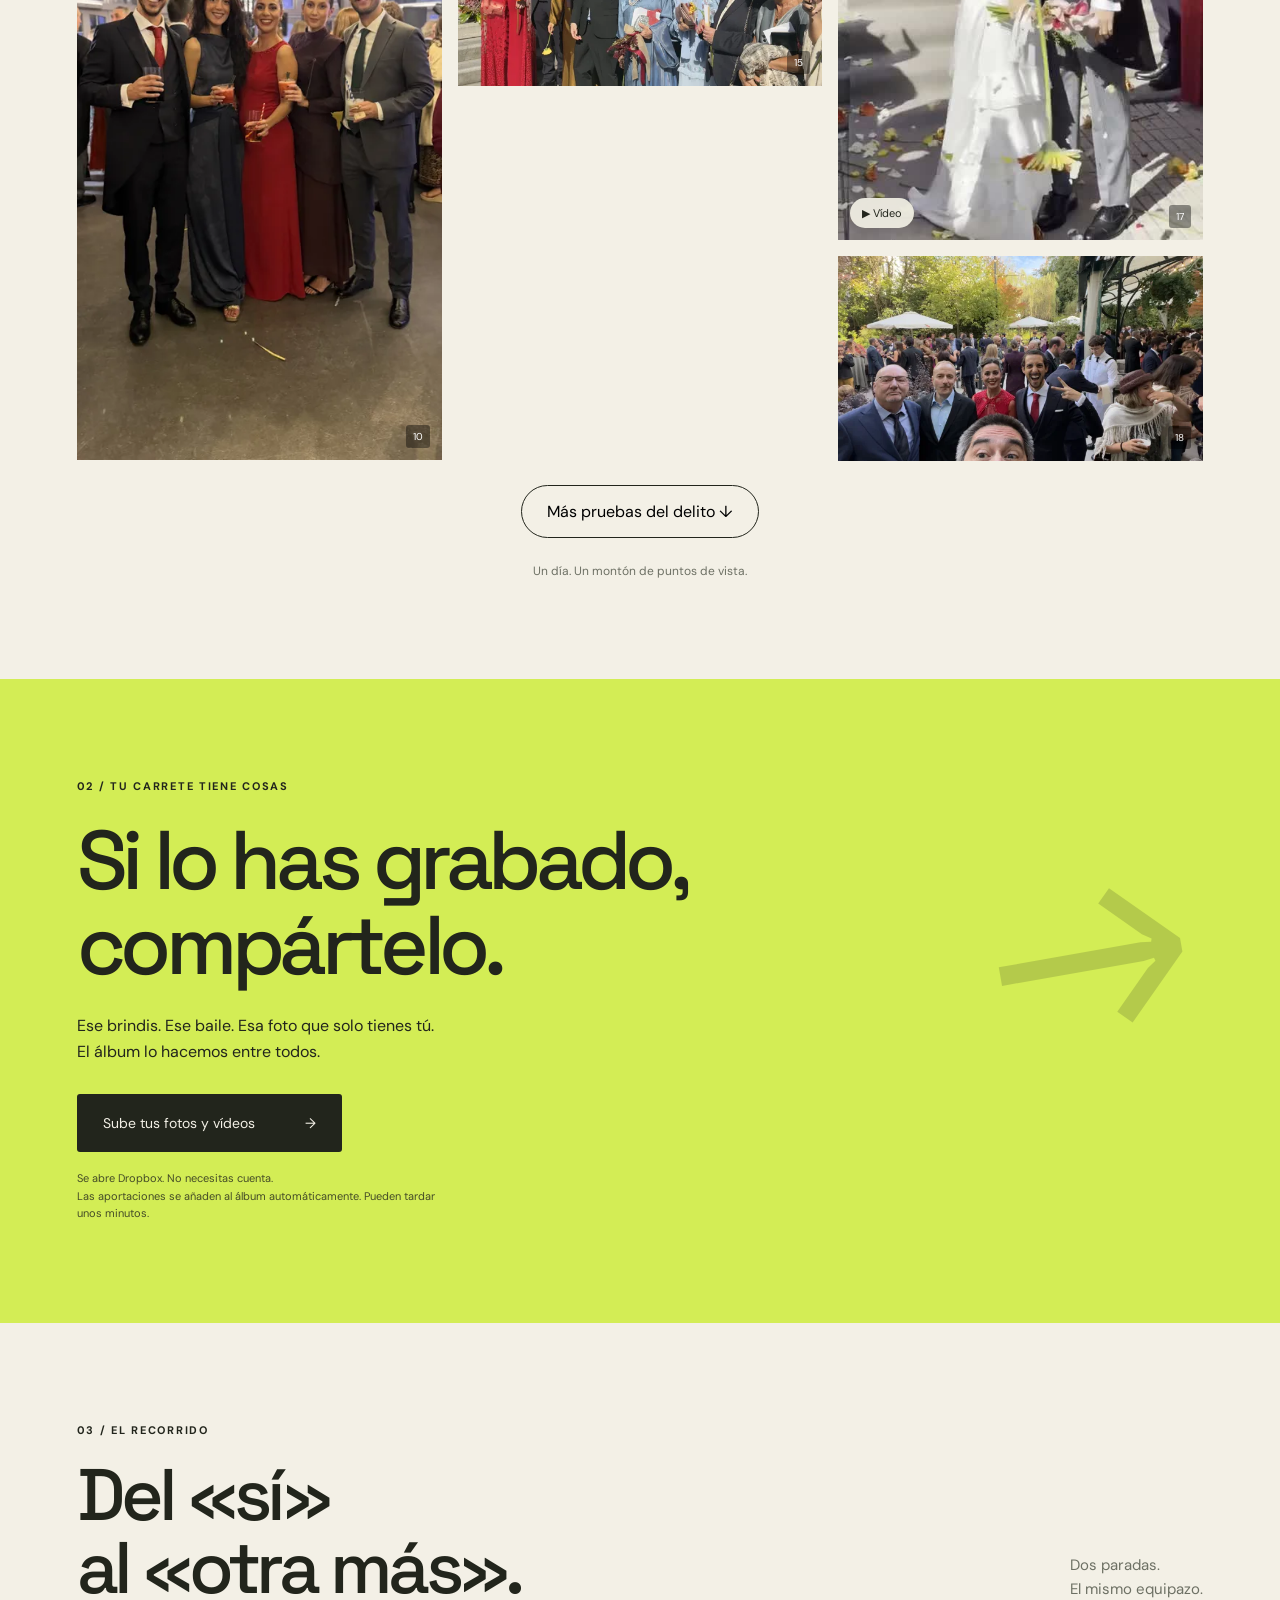
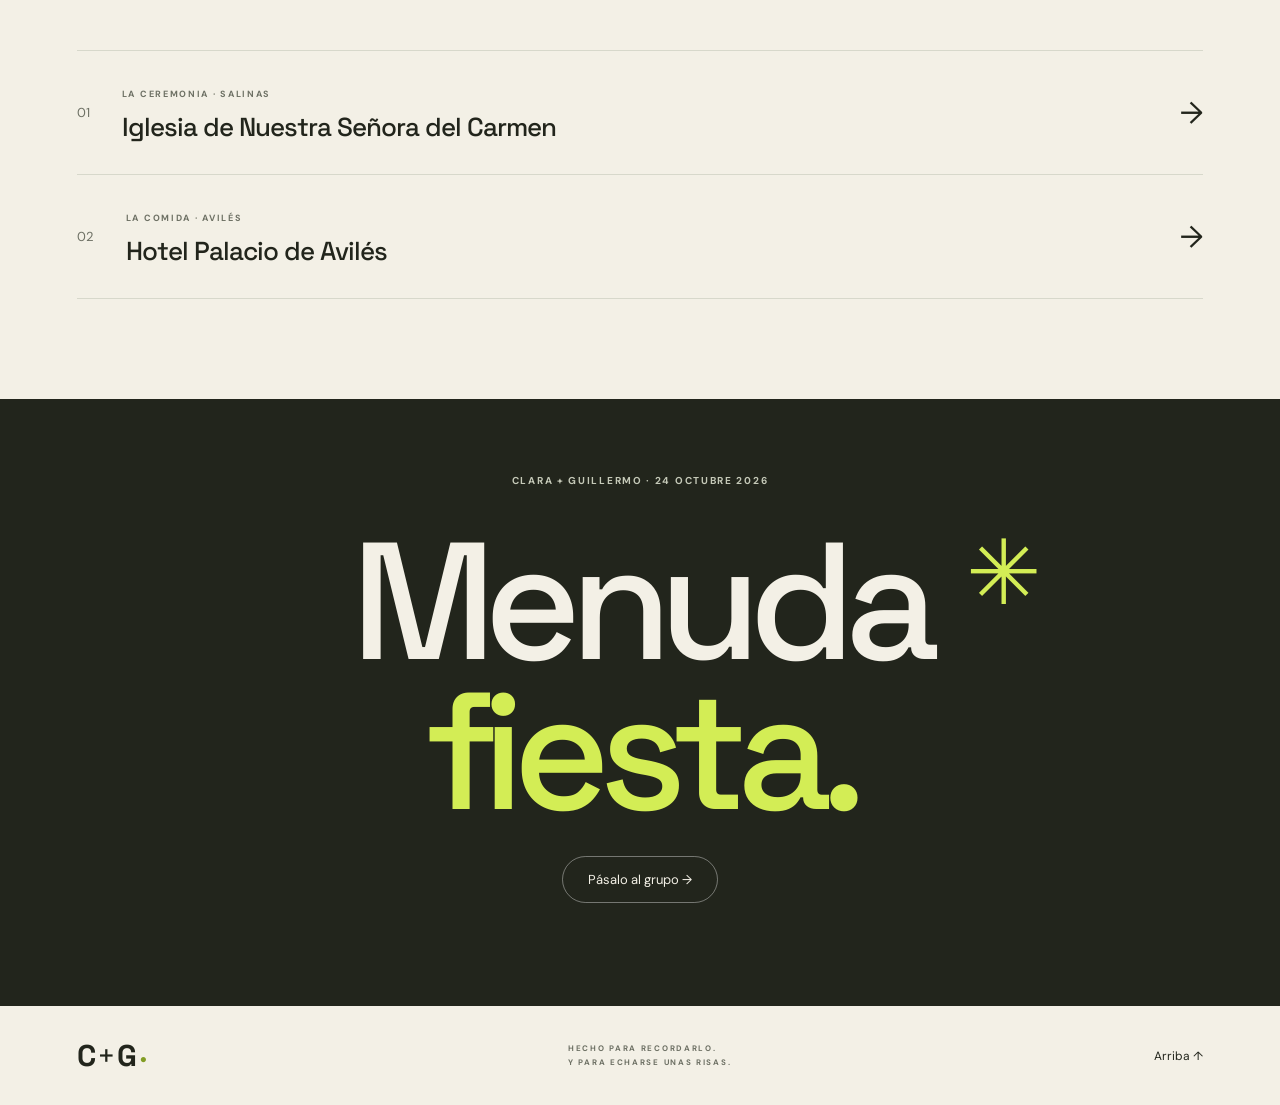
==== commit 462b77a4: "Fijar las fotos de la salida de la iglesia antes de las aportaciones" ====
--- a/index.html
+++ b/index.html
@@ -6,7 +6,7 @@
 <section class="intro"><div class="eyebrow"><span class="live-dot"></span> UNA BODA. MUCHA FIESTA.</div><h1>Clara &amp;<br><span>Guillermo.</span></h1><div class="intro-bottom"><p>El «sí, quiero» ya está.<br>Ahora, que quede constancia.</p><a class="round-link" href="#album" aria-label="Ver el álbum">↓</a></div></section>
 <section class="hero" aria-label="Los protagonistas"><img id="hero-image" src="assets/hero.jpg" alt="Clara y Guillermo a la salida de la iglesia" fetchpriority="high"><div class="hero-shade"></div><div class="sticker">RECIÉN<br>CASADOS.<span>Que siga la fiesta →</span></div><div class="hero-caption"><span>SALINAS → AVILÉS</span><span>LOS CULPABLES DE TODO ESTO.</span></div></section>
 <div class="ticker" aria-hidden="true"><div>QUE NO SE QUEDE EN TU CARRETE ✳ MENUDa FIESTA ✳ QUE NO SE QUEDE EN TU CARRETE ✳ MENUDA FIESTA ✳ </div></div>
-<section class="album section" id="album"><div class="section-heading"><div><div class="eyebrow">01 / LAS PRUEBAS</div><h2>Esto hay<br>que verlo<span class="green">.</span></h2></div><p>Las buenas, las movidas y las de<br>«esta no la subas». Aquí está el día.</p></div><div class="gallery-bar"><div class="filters" role="group" aria-label="Filtrar el álbum"><button class="active" data-filter="all" aria-pressed="true">Todo <span id="all-count"></span></button><button data-filter="photo" aria-pressed="false">Fotos</button><button data-filter="video" aria-pressed="false">Vídeos</button></div><span class="gallery-hint">Toca y amplía →</span></div><div id="gallery" class="gallery"></div><button id="load-more" class="load-more" hidden>Más pruebas del delito ↓</button><div class="album-foot">Un día. Un montón de puntos de vista.</div></section>
+<section class="album section" id="album"><div class="section-heading"><div><div class="eyebrow">01 / LAS PRUEBAS</div><h2>Esto hay<br>que verlo<span class="green">.</span></h2></div><p>Las buenas, las movidas y las de<br>«esta no la subas». Aquí está el día.</p></div><div class="gallery-bar"><div class="filters" role="group" aria-label="Filtrar el álbum"><button class="active" data-filter="all" aria-pressed="true">Todo <span id="all-count"></span></button><button data-filter="photo" aria-pressed="false">Fotos</button><button data-filter="video" aria-pressed="false">Vídeos</button></div><span class="gallery-hint">Toca y amplía →</span></div><div id="featured-section"><p class="gallery-section-label">LA SALIDA DE LA IGLESIA</p><div id="featured-gallery" class="featured-gallery"></div><p class="gallery-section-label contributions-label">Y DESPUÉS, LA FIESTA</p></div><div id="gallery" class="gallery"></div><button id="load-more" class="load-more" hidden>Más pruebas del delito ↓</button><div class="album-foot">Un día. Un montón de puntos de vista.</div></section>
 <section class="contribute section" id="subir"><div class="upload-symbol" aria-hidden="true">→</div><div class="eyebrow">02 / TU CARRETE TIENE COSAS</div><h2>Si lo has grabado,<br><em>compártelo.</em></h2><p>Ese brindis. Ese baile. Esa foto que solo tienes tú.<br>El álbum lo hacemos entre todos.</p><a class="button dark" href="https://www.dropbox.com/request/bnt03200um6oesesigzk" target="_blank" rel="noopener">Sube tus fotos y vídeos <span>→</span></a><p class="fine">Se abre Dropbox. No necesitas cuenta.<br>Las aportaciones se añaden al álbum automáticamente. Pueden tardar unos minutos.</p></section>
 <section class="places section"><div class="section-heading"><div><div class="eyebrow">03 / EL RECORRIDO</div><h2>Del «sí»<br>al «otra más».</h2></div><p>Dos paradas.<br>El mismo equipazo.</p></div><div class="place-list"><a href="https://www.google.com/maps/search/?api=1&query=Iglesia+Nuestra+Se%C3%B1ora+del+Carmen+Salinas+Asturias" target="_blank" rel="noopener"><span class="place-n">01</span><div><small>LA CEREMONIA · SALINAS</small><h3>Iglesia de Nuestra Señora del Carmen</h3></div><span class="place-arrow">→</span></a><a href="https://www.google.com/maps/search/?api=1&query=Hotel+Palacio+de+Avil%C3%A9s" target="_blank" rel="noopener"><span class="place-n">02</span><div><small>LA COMIDA · AVILÉS</small><h3>Hotel Palacio de Avilés</h3></div><span class="place-arrow">→</span></a></div></section>
 <section class="end"><span class="eyebrow">CLARA + GUILLERMO · 24 OCTUBRE 2026</span><p>Menuda<br><em>fiesta.</em><span>✳</span></p><button id="share">Pásalo al grupo →</button><div id="share-status" role="status"></div></section>
--- a/style.css
+++ b/style.css
@@ -2,3 +2,5 @@
 :root{--paper:#f3f0e6;--ink:#22251c;--lime:#d3ed55;--muted:#6d7064;--line:#d7d8cb}*{box-sizing:border-box}html{scroll-behavior:smooth;scroll-padding-top:22px}body{margin:0;background:var(--paper);color:var(--ink);font-family:'DM Sans',sans-serif}button,a{-webkit-tap-highlight-color:transparent}a{color:inherit;text-decoration:none}button{font:inherit;cursor:pointer}button:focus-visible,a:focus-visible{outline:3px solid #607817;outline-offset:5px}::selection{background:var(--lime)}.top{height:94px;max-width:1440px;margin:auto;padding:0 6%;display:flex;align-items:center;justify-content:space-between;border-bottom:1px solid var(--line)}.brand{font-family:'Space Grotesk',sans-serif;font-size:30px;letter-spacing:-2px;font-weight:700}.brand>span:first-child{font-weight:400;padding:0 3px}.dot{font-size:12px;color:#829d24;margin-left:5px;vertical-align:middle}.date,.eyebrow,.hero-caption,.place-list small,.gallery-hint,footer>span{font-size:11px;font-weight:700;letter-spacing:1.7px}.top-upload{font-size:13px;font-weight:700;border-bottom:1px solid;padding:8px 0}.top-upload span{padding-left:25px}.intro{max-width:1440px;margin:auto;padding:62px 6% 34px}.eyebrow{display:flex;align-items:center;gap:8px}.live-dot{width:7px;height:7px;background:#819630;border-radius:50%}h1,h2,h3,p{margin:0}h1{font-family:'Space Grotesk',sans-serif;font-size:clamp(75px,10.4vw,150px);line-height:.94;letter-spacing:-.075em;margin:27px 0 22px;font-weight:500}h1>span{padding-left:14.5%}.intro-bottom{display:flex;justify-content:space-between;align-items:center;margin-left:14.5%}.intro-bottom p{font-size:16px;line-height:1.55}.round-link{display:grid;place-items:center;width:53px;height:53px;border-radius:50%;border:1px solid var(--ink);font-size:26px}.hero{height:min(700px,58vw);min-height:350px;position:relative;margin:0 3%;overflow:hidden;background:#d7d8cb}.hero>img{width:100%;height:100%;object-fit:cover;object-position:center 44%;display:block}.hero-shade{position:absolute;inset:65% 0 0;background:linear-gradient(transparent,#0008)}.sticker{position:absolute;top:30px;right:30px;background:var(--lime);color:var(--ink);padding:27px 28px 20px;font-family:'Space Grotesk',sans-serif;font-size:30px;font-weight:700;line-height:.98;letter-spacing:-1px;transform:rotate(7deg);box-shadow:0 4px 10px #0001}.sticker span{display:block;font:11px 'DM Sans',sans-serif;letter-spacing:0;margin-top:13px}.hero-caption{position:absolute;bottom:25px;left:3%;right:3%;display:flex;justify-content:space-between;color:white;font-size:10px}.ticker{background:var(--lime);overflow:hidden;padding:19px 0;margin-top:28px}.ticker>div{font-family:'Space Grotesk',sans-serif;white-space:nowrap;font-size:20px;word-spacing:8px;letter-spacing:1px;text-align:center;text-transform:uppercase}.section{max-width:1440px;margin:auto;padding:100px 6%}.section-heading{display:flex;justify-content:space-between;align-items:flex-end;gap:24px}.section-heading h2{margin-top:22px;font-family:'Space Grotesk',sans-serif;font-size:clamp(45px,5.7vw,82px);font-weight:500;letter-spacing:-.065em;line-height:1}.green{color:#829d24}.section-heading>p{font-size:15px;line-height:1.6;padding-bottom:4px;color:var(--muted)}.gallery-bar{display:flex;align-items:center;justify-content:space-between;margin:40px 0 28px}.filters{display:flex;gap:5px}.filters button{border:1px solid var(--line);background:transparent;padding:10px 18px;border-radius:30px;font-size:13px;min-height:42px}.filters button.active{background:var(--ink);color:var(--paper);border-color:var(--ink)}.filters span{opacity:.65;font-size:11px;margin-left:4px}.gallery-hint{color:var(--muted);font-size:9px}.gallery{columns:3;column-gap:16px}.media-card{position:relative;width:100%;padding:0;background:#e3e1d7;border:0;display:block;break-inside:avoid;margin:0 0 16px;overflow:hidden;text-align:left}.media-card img{display:block;width:100%;height:auto;min-height:100px;transition:transform .35s}.media-card:hover img{transform:scale(1.035)}.media-card .video-label{position:absolute;left:12px;bottom:12px;background:#f3f0e6ec;color:var(--ink);font-size:11px;border-radius:30px;padding:8px 12px}.media-card .media-index{position:absolute;right:12px;bottom:12px;background:#0006;color:white;font-size:10px;padding:5px 7px;border-radius:3px}.load-more{display:block;margin:24px auto 0;border:1px solid var(--ink);background:transparent;padding:15px 25px;border-radius:30px}.load-more[hidden]{display:none}.album-foot{text-align:center;font-size:12px;color:var(--muted);margin-top:25px}.contribute{background:var(--lime);position:relative;overflow:hidden;max-width:none;padding-left:max(6%,calc((100vw - 1267px)/2));padding-right:max(6%,calc((100vw - 1267px)/2))}.contribute h2{font-family:'Space Grotesk',sans-serif;font-weight:500;font-size:clamp(48px,6.5vw,94px);letter-spacing:-.065em;line-height:1.02;margin:25px 0}.contribute h2 em{font-style:normal}.contribute>p{font-size:16px;line-height:1.6;position:relative}.button{display:inline-flex;gap:50px;justify-content:space-between;align-items:center;padding:20px 26px;margin:30px 0 18px;font-size:14px;border-radius:3px}.dark{background:var(--ink);color:var(--paper)}.contribute .fine{font-size:11px;opacity:.8;max-width:360px}.upload-symbol{position:absolute;right:7%;top:20%;font:260px 'Space Grotesk',sans-serif;opacity:.17;line-height:1;transform:rotate(-10deg)}.place-list{margin-top:45px}.place-list>a{display:flex;align-items:center;gap:32px;border-top:1px solid var(--line);padding:30px 0}.place-list>a:last-child{border-bottom:1px solid var(--line)}.place-n{font-size:13px;color:var(--muted)}.place-list small{font-size:9px;color:var(--muted)}.place-list h3{font-family:'Space Grotesk',sans-serif;font-size:26px;font-weight:500;letter-spacing:-1px;margin-top:8px}.place-arrow{margin-left:auto;font-size:30px}.end{background:var(--ink);color:var(--paper);padding:75px 6%;text-align:center}.end .eyebrow{display:block;font-size:10px;color:#c5c9b8}.end>p{font-family:'Space Grotesk',sans-serif;font-size:clamp(85px,13vw,185px);font-weight:500;letter-spacing:-.07em;line-height:.9;margin:40px auto 30px;position:relative;width:max-content}.end em{font-style:normal;color:var(--lime)}.end>p>span{position:absolute;font-size:90px;color:var(--lime);right:-100px;top:5px}.end>button{border:1px solid #ffffff60;background:transparent;color:var(--paper);border-radius:30px;padding:14px 25px;font-size:13px}.end #share-status{min-height:18px;font-size:12px;margin-top:10px}footer{padding:30px 6%;display:flex;align-items:center;justify-content:space-between;gap:20px}footer>span{font-size:8px;line-height:1.7;color:var(--muted)}footer>a:last-child{font-size:12px}.mobile-upload{display:none}dialog{border:0;background:#15170ff5;color:white;padding:55px 20px 20px;width:100vw;height:100dvh;max-width:none;max-height:none;margin:0}dialog::backdrop{background:#15170f}.close{position:absolute;top:8px;right:15px;border:0;background:transparent;color:white;font-size:40px;width:46px;height:46px}.viewer{height:calc(100% - 65px);display:flex;align-items:center;justify-content:center}.viewer img,.viewer video{max-height:100%;max-width:100%;object-fit:contain}.viewer-bar{height:65px;display:flex;align-items:center;justify-content:center;gap:30px;font-size:12px}.viewer-bar button{font-size:25px;border:0;background:transparent;color:white;width:44px;height:44px}#download{font-size:11px;color:var(--lime)}body.modal-open{overflow:hidden}@media(min-width:1600px){.hero{max-width:1440px;margin:auto}}@media(max-width:700px){.top{height:72px;padding:0 6%}.brand{font-size:26px}.date{font-size:9px;letter-spacing:1px}.top-upload{font-size:11px}.top-upload span{padding-left:8px}.intro{padding-top:38px;padding-bottom:28px}.eyebrow{font-size:9px;letter-spacing:1.25px}h1{font-size:clamp(64px,13.4vw,94px);margin:25px 0;letter-spacing:-.075em}h1>span{padding-left:0}.intro-bottom{margin-left:0}.intro-bottom p{font-size:13px}.round-link{width:43px;height:43px;font-size:23px}.hero{height:530px;height:124vw;max-height:620px;min-height:380px;margin:0 4%}.hero>img{object-position:center center}.sticker{top:22px;right:20px;font-size:22px;padding:19px 18px 15px}.sticker span{font-size:9px;margin-top:10px}.hero-caption{bottom:18px;left:5%;right:5%;font-size:8px;letter-spacing:.7px}.hero-caption span:last-child{max-width:140px;text-align:right}.ticker{margin-top:20px;padding:14px 0}.ticker>div{font-size:14px}.section{padding:60px 6%}.section-heading{display:block}.section-heading h2{font-size:55px;margin-top:18px}.section-heading>p{font-size:13px;margin-top:20px}.section-heading>p br{display:none}.gallery-bar{margin:25px 0 18px}.filters button{padding:9px 15px;font-size:12px}.gallery-hint{display:none}.gallery{columns:2;column-gap:10px}.media-card{margin-bottom:10px}.media-card .video-label{left:7px;bottom:8px;font-size:9px;padding:6px 8px}.media-card .media-index{right:6px;bottom:8px;font-size:8px}.album-foot{font-size:11px}.contribute h2{font-size:clamp(44px,10.5vw,65px);margin:24px 0}.contribute>p{font-size:13px}.contribute .fine{font-size:10px;max-width:290px}.upload-symbol{font-size:170px;top:10%;right:-20px}.button{padding:18px 20px;margin-top:25px;font-size:13px;gap:30px}.place-list{margin-top:30px}.place-list>a{gap:18px;padding:24px 0}.place-list small{font-size:8px;letter-spacing:.8px}.place-list h3{font-size:20px;letter-spacing:-.5px;line-height:1.25;max-width:250px}.place-arrow{font-size:25px}.place-n{font-size:11px}.end{padding:58px 6% 42px}.end .eyebrow{font-size:8px;letter-spacing:1px}.end>p{font-size:110px;margin:32px auto}.end>p>span{font-size:45px;right:-28px;top:-7px}footer{padding:25px 6% 100px}footer>span{font-size:6px;letter-spacing:.8px}footer>a:last-child{font-size:11px}.mobile-upload{position:fixed;z-index:5;bottom:max(16px,env(safe-area-inset-bottom));left:50%;transform:translateX(-50%);display:block;background:var(--ink);color:var(--lime);padding:15px 24px;border:1px solid #ffffff40;border-radius:30px;font-size:13px;box-shadow:0 3px 20px #0003;white-space:nowrap}.viewer-bar{gap:14px}dialog{padding-left:8px;padding-right:8px}}@media(prefers-reduced-motion:reduce){html{scroll-behavior:auto}.media-card img{transition:none}}
 .hero>img{object-position:center top}.sticker{top:auto;bottom:70px}@media(max-width:700px){.hero>img{object-position:center top}.sticker{top:auto;bottom:65px}}
 .end{overflow:hidden}
+
+.gallery-section-label{font-size:10px;font-weight:700;letter-spacing:1.5px;margin:0 0 18px;color:var(--muted)}.featured-gallery{display:grid;grid-template-columns:repeat(5,minmax(0,1fr));gap:14px;margin-bottom:35px}.featured-gallery .media-card{margin:0;aspect-ratio:3/4}.featured-gallery .media-card img{height:100%;object-fit:cover;object-position:center top}.contributions-label{margin-bottom:22px}@media(max-width:700px){.featured-gallery{grid-template-columns:repeat(2,minmax(0,1fr));gap:10px}.featured-gallery .media-card:first-child{grid-column:1/-1;aspect-ratio:4/5}.featured-gallery .media-card:first-child img{object-position:center 15%}.gallery-section-label{font-size:9px}}
